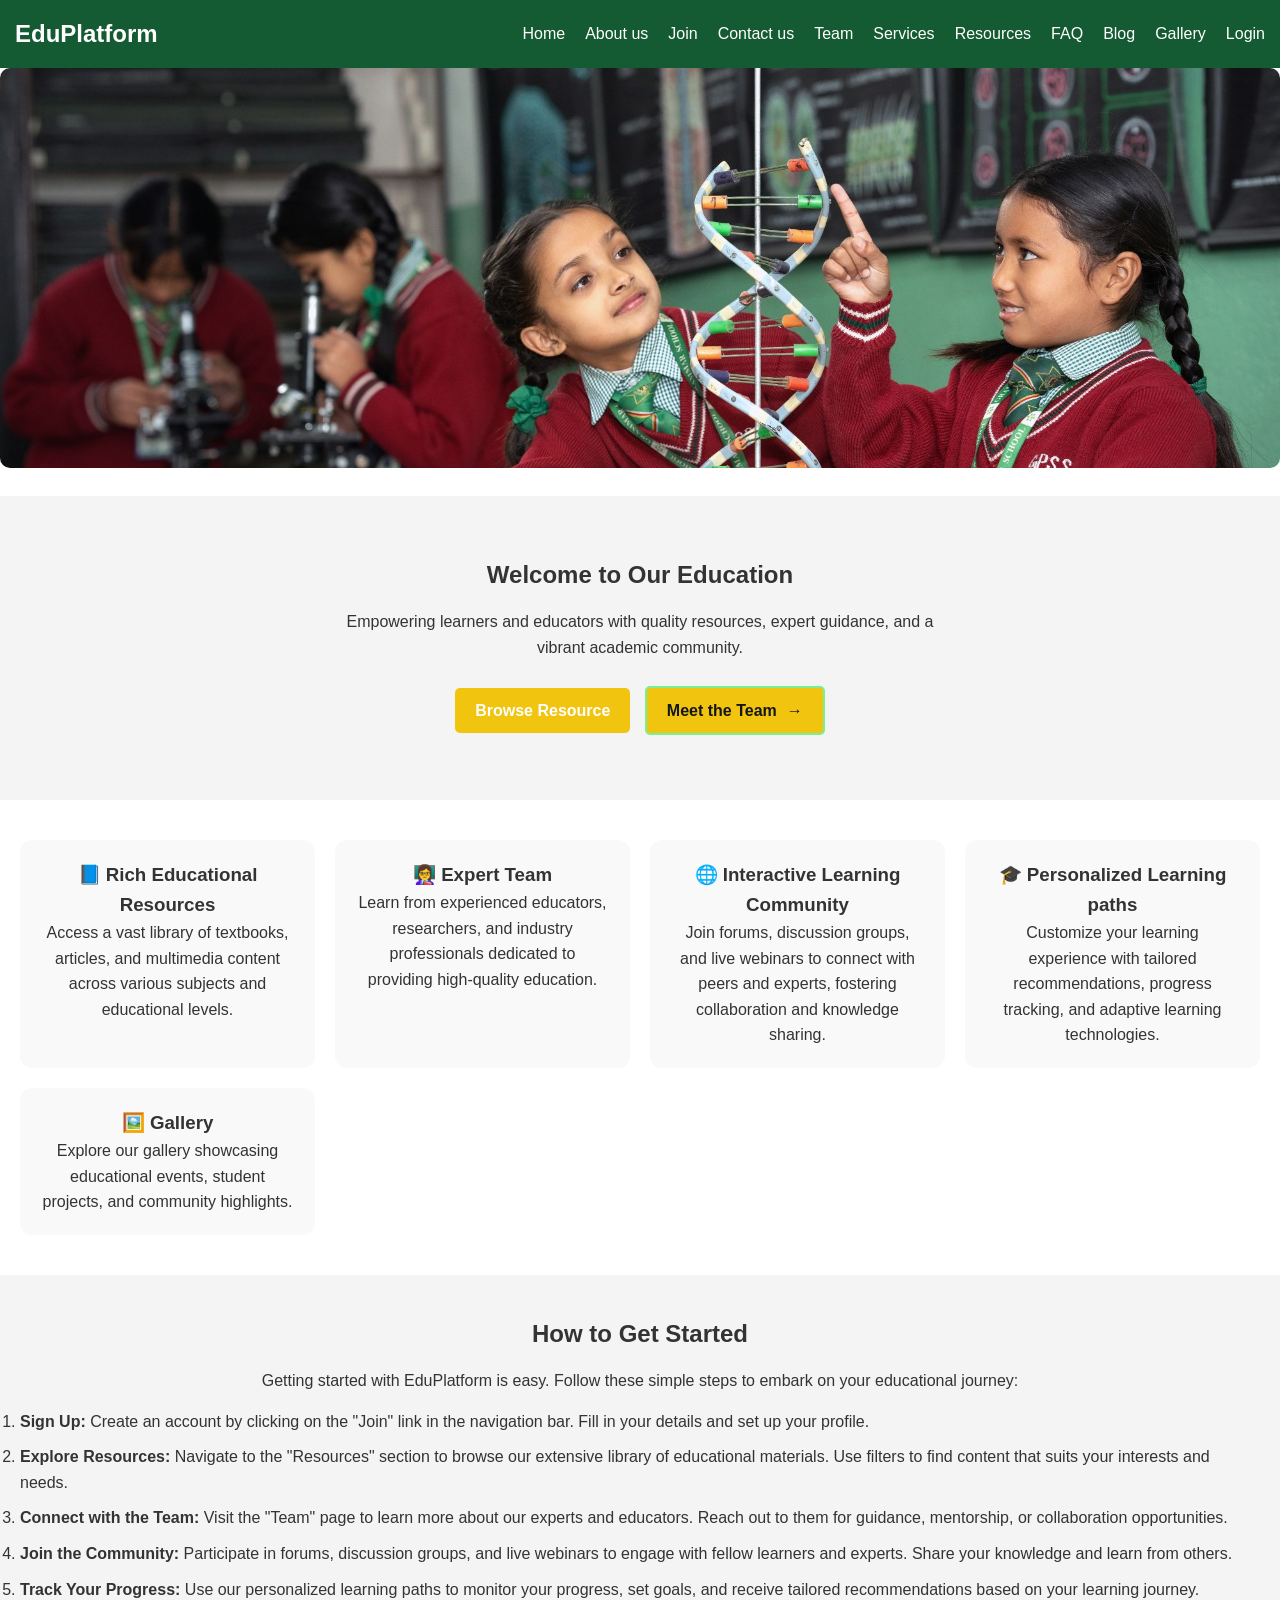
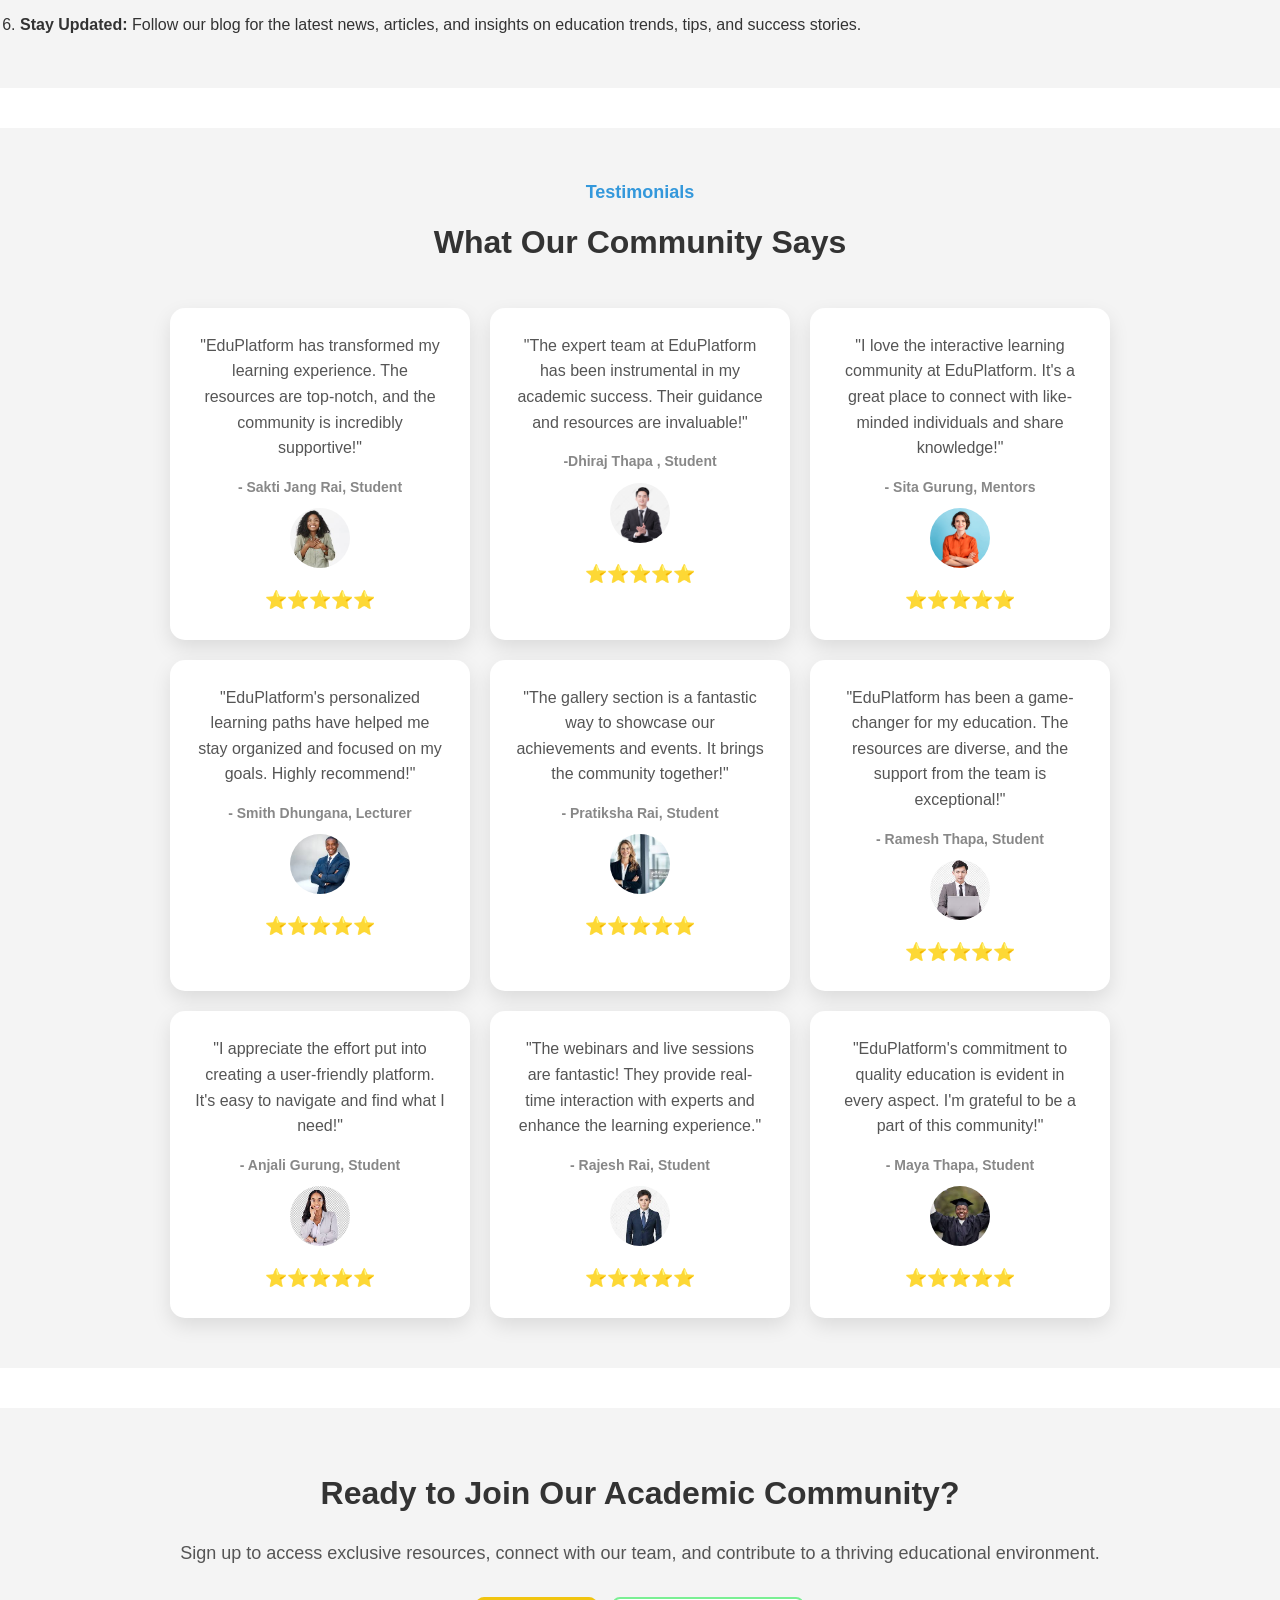
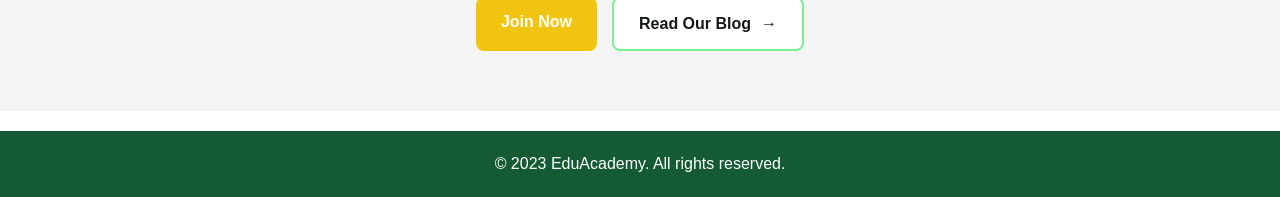
==== index.html @ 5cf6cbcc "index.html , css and javascript fils added" ====
<!DOCTYPE html>
<html lang="en">
<head>
    <meta charset="UTF-8">
    <meta name="viewport" content="width=device-width, initial-scale=1.0">
    <title>Education Website</title>
    <link rel="stylesheet" href="style.css">
</head>
<body>
    <header>
        <nav class="navbar">
            <div class="logo">EduPlatform</div>
            <ul class="nav-links">
                <li><a href="index.html">Home</a></li>
                <li><a href="about.html">About us</a></li>
                <li><a href="Join.html">Join</a></li>
                <li> <a href="Contact.html">Contact us</a></li>
                <li><a href="Team.html">Team</a></li>
                <li><a href="Services.html">Services</a></li>
                <li><a href="Resources.html">Resources</a></li>
                <li><a href="Faq.html">FAQ</a></li>
                <li><a href="Blog.html">Blog</a></li>
                <li><a href="Gallery.html">Gallery</a></li>
                <li><a href="Login.html">Login</a></li>
            </ul>
        </nav>
    </header>
     <div class="intro-image">
            <img src="Images/background.jpg" alt="Education Image">
        </div>
    <section class="content">

       <h1>Welcome to Our Education</h1>
        <p>Empowering learners and educators with quality resources, expert guidance, and a vibrant academic community.</p>
        <div class="cta-buttons">
              <a href="Resources.html" class="btn">Browse Resource</a>
              <a href="Team.html" class="btn secondary">Meet the Team</a>
        </div>    
    </section>
    <!---Features---->
    <section class="features">
        <div class="feature">
            <h3>📘 Rich Educational Resources</h3>
            <p>Access a vast library of textbooks, articles, and multimedia content across various subjects and educational levels.</p>
        </div>
        <div class="feature">
            <h3>👩‍🏫 Expert Team </h3>
            <p>Learn from experienced educators, researchers, and industry professionals dedicated to providing high-quality education.</p>
        </div>
        <div class="feature">
            <h3>🌐 Interactive Learning Community</h3>
            <p>Join forums, discussion groups, and live webinars to connect with peers and experts, fostering collaboration and knowledge sharing.</p>
        </div>
        <div class="feature">
            <h3>🎓 Personalized Learning paths</h3>
            <p>Customize your learning experience with tailored recommendations, progress tracking, and adaptive learning technologies.</p>
        </div>
        <div class="feature">
            <h3>🖼️ Gallery</h3>
            <p>Explore our gallery showcasing educational events, student projects, and community highlights.</p>
        </div>
    </section>
    <!----How to get started--->
    <section class="get-started">
        <h2>How to Get Started</h2>
        <p>Getting started with EduPlatform is easy. Follow these simple steps to embark on your educational journey:</p>
        <ol>
            <li><strong>Sign Up:</strong> Create an account by clicking on the "Join" link in the navigation bar. Fill in your details and set up your profile.</li>
            <li><strong>Explore Resources:</strong> Navigate to the "Resources" section to browse our extensive library of educational materials. Use filters to find content that suits your interests and needs.</li>
            <li><strong>Connect with the Team:</strong> Visit the "Team" page to learn more about our experts and educators. Reach out to them for guidance, mentorship, or collaboration opportunities.</li>
            <li><strong>Join the Community:</strong> Participate in forums, discussion groups, and live webinars to engage with fellow learners and experts. Share your knowledge and learn from others.</li>
            <li><strong>Track Your Progress:</strong> Use our personalized learning paths to monitor your progress, set goals, and receive tailored recommendations based on your learning journey.</li>
            <li><strong>Stay Updated:</strong> Follow our blog for the latest news, articles, and insights on education trends, tips, and success stories.</li>
        </ol>
    </section>
    <!---Testimonials Sections-->
    <section class="testimonials">
        <span class="testimonial">Testimonials</span>
        <h2>What Our Community Says</h2>
        <div class="testimonial-item">
            <div class="testimonial-content">
                <p>"EduPlatform has transformed my learning experience. The resources are top-notch, and the community is incredibly supportive!"</p>
                <h4>- Sakti Jang Rai, Student</h4>
                <div class="testimonial-image">
                    <img src="Images/Sakti.jpeg" alt="Sakti Jang Rai">
                </div>
                <div class="testimonial-rating">
                    <span>⭐⭐⭐⭐⭐</span>
                </div>
            </div>
            <div class="testimonial-content">
                <p>"The expert team at EduPlatform has been instrumental in my academic success. Their guidance and resources are invaluable!"</p>
                <h4>-Dhiraj Thapa , Student </h4>
                <div class="testimonial-image">
                    <img src="Images/Dhiraj.png" alt="Dhiraj Thapa">
                </div>
                <div class="testimonial-rating">
                    <span>⭐⭐⭐⭐⭐</span>
                </div>
            </div>
            <div class="testimonial-content">
                <p>"I love the interactive learning community at EduPlatform. It's a great place to connect with like-minded individuals and share knowledge!"</p>
                <h4>- Sita Gurung, Mentors</h4>
                <div class="testimonial-image">
                    <img src="Images/Sita.jpg" alt="Sita Gurung">
                </div>
                <div class="testimonial-rating">
                    <span>⭐⭐⭐⭐⭐</span>
                </div>
            </div>
            <div class="testimonial-content">
                <p>"EduPlatform's personalized learning paths have helped me stay organized and focused on my goals. Highly recommend!"</p>
                <h4>- Smith Dhungana, Lecturer</h4>
                <div class="testimonial-image">
                    <img src="Images/Smith.jpeg" alt="Smith Dhungana">
                </div>
                <div class="testimonial-rating">
                    <span>⭐⭐⭐⭐⭐</span>
                </div>
            </div>
            <div class="testimonial-content">
                <p>"The gallery section is a fantastic way to showcase our achievements and events. It brings the community together!"</p>
                <h4>- Pratiksha Rai, Student</h4>
                <div class="testimonial-image">
                    <img src="Images/Praktiksha.jpeg" alt="Pratiksha Rai">
                </div>
                <div class="testimonial-rating">
                    <span>⭐⭐⭐⭐⭐</span>
                </div>
            </div>
            <div class="testimonial-content">
                <p>"EduPlatform has been a game-changer for my education. The resources are diverse, and the support from the team is exceptional!"</p>
                <h4>- Ramesh Thapa, Student</h4>
                <div class="testimonial-image">
                    <img src="Images/Ramesh.jpeg" alt="Ramesh Thapa">
                </div>
                <div class="testimonial-rating">
                    <span>⭐⭐⭐⭐⭐</span>
                </div>
            </div>
            <div class="testimonial-content">
                <p>"I appreciate the effort put into creating a user-friendly platform. It's easy to navigate and find what I need!"</p>
                <h4>- Anjali Gurung, Student</h4>
                <div class="testimonial-image">
                    <img src="Images/Anjali.jpeg" alt="Anjali Gurung">
                </div>
                <div class="testimonial-rating">
                    <span>⭐⭐⭐⭐⭐</span>
                </div>
            </div>
            <div class="testimonial-content">
                <p>"The webinars and live sessions are fantastic! They provide real-time interaction with experts and enhance the learning experience."</p>
                <h4>- Rajesh Rai, Student</h4>
                <div class="testimonial-image">
                    <img src="Images/Rajesh.jpeg" alt="Rajesh Rai">
                </div>
                <div class="testimonial-rating">
                    <span>⭐⭐⭐⭐⭐</span>
                </div>
            </div>
            <div class="testimonial-content">
                <p>"EduPlatform's commitment to quality education is evident in every aspect. I'm grateful to be a part of this community!"</p>
                <h4>- Maya Thapa, Student</h4>
                <div class="testimonial-image">
                    <img src="Images/Maya.jpeg" alt="Maya Thapa">
                </div>
                <div class="testimonial-rating">
                    <span>⭐⭐⭐⭐⭐</span>
                </div>
        </div>
    </section>
    <section class="ready">
        <h2>Ready to Join Our Academic Community?</h2>
        <p>Sign up to access exclusive resources, connect with our team, and contribute to a thriving educational environment.</p>
        <div class="ready-btn">
            <a href="Join.html" class="btn">Join Now</a>
            <a href="Blog.html" class="btn secondary">Read Our Blog</a>
        </div>
    </section>
    <footer class="footer">
        <p>&copy; 2023 EduAcademy. All rights reserved.</p> 
    </footer>
    <script src="script.js"></script>
</body>
</html>
---- style.css ----
*{
    margin:0;
    padding:0;
    box-sizing: border-box;
    font-family: Arial, sans-serif;
}
body{
    line-height: 1.6;
    color:#333;
}

/* Header Styles */
.navbar{
    background: #145A32;
    display:flex;
    justify-content: space-between;
    align-items: center;
    padding:15px;
}
.logo{
    font-size: 1.5em;
    font-weight: bold;
    color: #fff;
}
.nav-links {
  list-style: none;
  display: flex;
}

.nav-links li {
  margin-left: 20px;
}

.nav-links a {
  color: #fff;
  text-decoration: none;
  transition: 0.3s;
}

.nav-links a:hover {
  background: #F1C40F;
}
.intro-image img{
    margin-top: 40px 0 20px 0;
    width: 100%;
    max-width:100%;
    height: 400px;
    border-radius: 10px;
    margin-bottom: 20px;
    object-fit: cover;
}
.content{
    text-align: center;
    padding:60px 20px;
    background: #f4f4f4;
}
.content h1{
    margin-bottom: 15px;
}
.content p{
    max-width: 600px;
    margin: 0 auto 20px;
}
.cta-buttons .btn{
    display: inline-block;
    padding: 10px 20px;
    margin: 5px;
    text-decoration: none;
    background: #F1C40F;
    color: #fff;
    border-radius: 5px;
    transition: 0.3s;
}
.cta-buttons .btn.secondary {
  background:  #F1C40F;
}

.cta-buttons .btn:hover {
  opacity: 0.8;
}
/* Features Section */
.features{
    display:grid;
    grid-template-columns: repeat(auto-fit, minmax(250px, 1fr));
    gap:20px;
    padding:40px 20px;
    background: #fff;
}
.feature{
    cursor: pointer;
    background: #f9f9f9;
    padding:20px;
    border-radius: 12px ;
    text-align: center;
    transition: transform 0.4s ease, box-shadow 0.4 ease; 
}
.feature:hover{
    transform: scale(1.08);
    box-shadow: 0 5px 15 px rgb(0 0 0 / 0.3);
}
.get-started{
    padding: 40px 20px;
    background:#f4f4f4;
    text-align: center;
    transition: transform 0.4s ease, box-shadow 0.4s ease;
}
.get-started h2{
    margin-bottom: 15px;
}
.get-started ol{
    text-align: left;
    display: inline-block;
    margin-top: 15px;
    text-decoration: none;
}
.get-started ol li{
    margin-bottom: 10px;
}
.get-started:hover{
    transform: scale(1.05);
    box-shadow: 0 5px 15px rgb(0 0 0 / 0.3);
}
/* Testimonials Section */
.testimonials {
    margin-top: 40px;
    padding: 50px 20px;
    background-color: #f4f4f4;
    text-align: center;
    font-family: Arial, sans-serif;
}

.testimonials .testimonial {
    display: block;
    font-size: 18px;
    color: #3498db;
    font-weight: bold;
    margin-bottom: 10px;
}

.testimonials h2 {
    font-size: 32px;
    margin-bottom: 40px;
    color: #333;
}

/* Container for testimonial cards */
.testimonial-item {
    display: flex;
    flex-wrap: wrap;
    justify-content: center;
    gap: 20px;
}

/* Individual testimonial card */
.testimonial-content {
    background-color: #fff;
    border-radius: 15px;
    box-shadow: 0 8px 20px rgba(0,0,0,0.1);
    padding: 25px;
    max-width: 300px;
    transition: transform 0.3s ease, box-shadow 0.3s ease;
}

/* Hover effect */
.testimonial-content:hover {
    transform: scale(1.05);
    box-shadow: 0 12px 25px rgba(0,0,0,0.15);
}

.testimonial-content p {
    font-size: 16px;
    color: #555;
    margin-bottom: 15px;
}

.testimonial-content h4 {
    font-size: 14px;
    color: #888;
    margin-bottom: 10px;
}

/* Testimonial image */
.testimonial-image img {
    width: 60px;
    height: 60px;
    border-radius: 50%;
    object-fit: cover;
    margin-bottom: 10px;
}

/* Rating stars */
.testimonial-rating span {
    color: #f1c40f;
    font-size: 18px;
}
/* Testimonials navigation buttons */
.testimonial-nav {
    display: flex;
    justify-content: center;
    margin-top: 20px;
}
.testimonial-nav button {
    background-color: #3498db;
    color: white;
    border: none;
    padding: 10px 20px;
    border-radius: 5px;
    cursor: pointer;
    margin: 0 10px;
    transition: background-color 0.3s ease;
}
.testimonial-nav button:hover {
    background-color: #2980b9;
    opacity:0.8;
}
/* Ready to join part */
.ready {
    text-align: center;
    padding: 60px 20px;
    background-color: #f4f4f4;
    font-family: Arial, sans-serif;
    margin-top: 40px;
}

.ready h2 {
    font-size: 32px;
    color: #333;
    margin-bottom: 20px;
}

.ready p {
    font-size: 18px;
    color: #555;
    margin-bottom: 30px;
}

/* Buttons container */
.ready-btn {
    display: flex;
    justify-content: center;
    gap: 15px;
    flex-wrap: wrap;
}

/* Button styles */
.btn {
    display: inline-block;
    padding: 12px 25px;
    background-color: #F1C40F;
    color: #fff;
    text-decoration: none;
    border-radius: 8px;
    font-weight: bold;
    transition: background-color 0.3s ease, transform 0.3s ease;
}

.btn:hover {
    background-color: #25ca9c;
    transform: translateY(-2px);
}

/* Secondary button with arrow */
.btn.secondary {
    background-color: #fff;
    color: #13171a;
    border: 2px solid #7aef93;
    position: relative;
    transition: background-color 0.3s ease, color 0.3s ease;
}

.btn.secondary:hover {
    background-color:#25ca9c;
    color: #fff;
}

/* Adding arrow after text */
.btn.secondary::after {
    content: "→"; /* Right arrow symbol */
    display: inline-block;
    margin-left: 10px;
    transition: transform 0.3s ease;
}

.btn.secondary:hover::after {
    transform: translateX(5px); /* Slight movement on hover */
}
/* Footer */
.footer{
    text-align: center;
    padding:20px;
    background:  #145A32;
    color:white;
    margin-top: 20px;
}
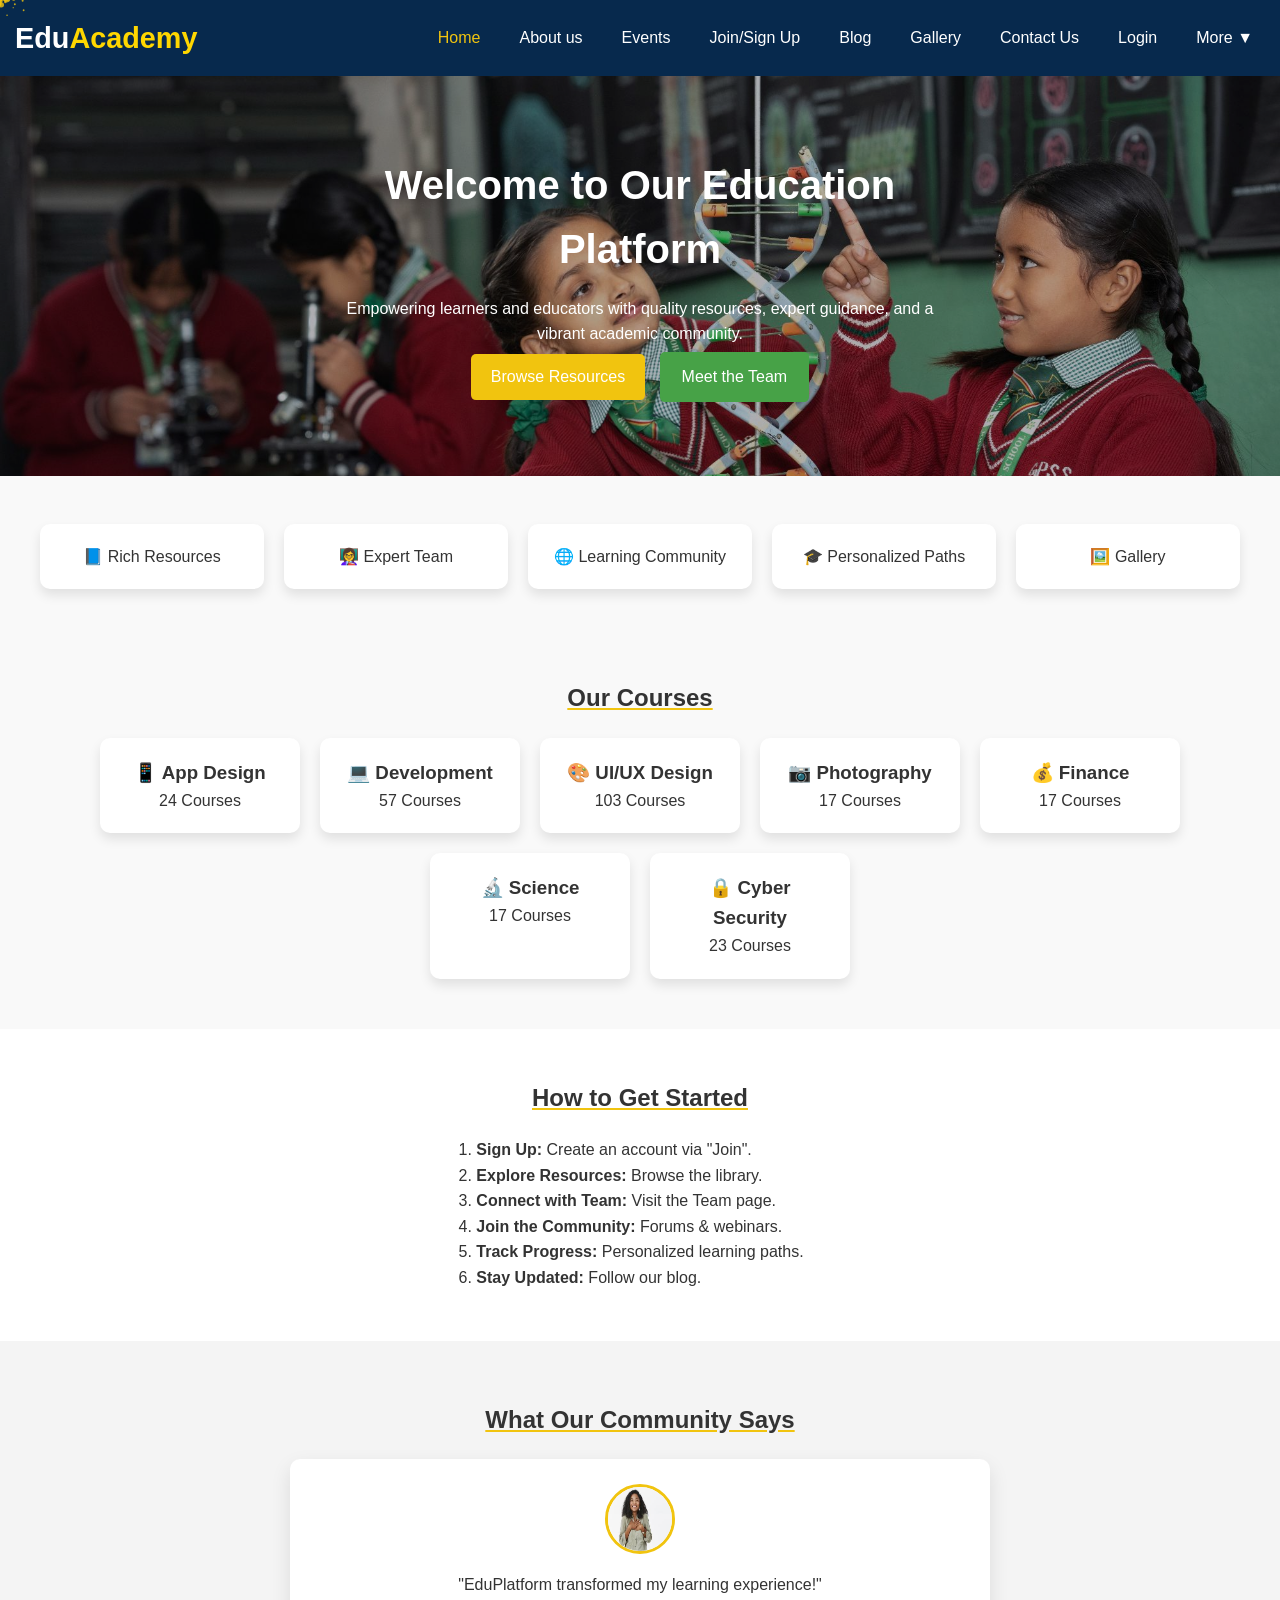
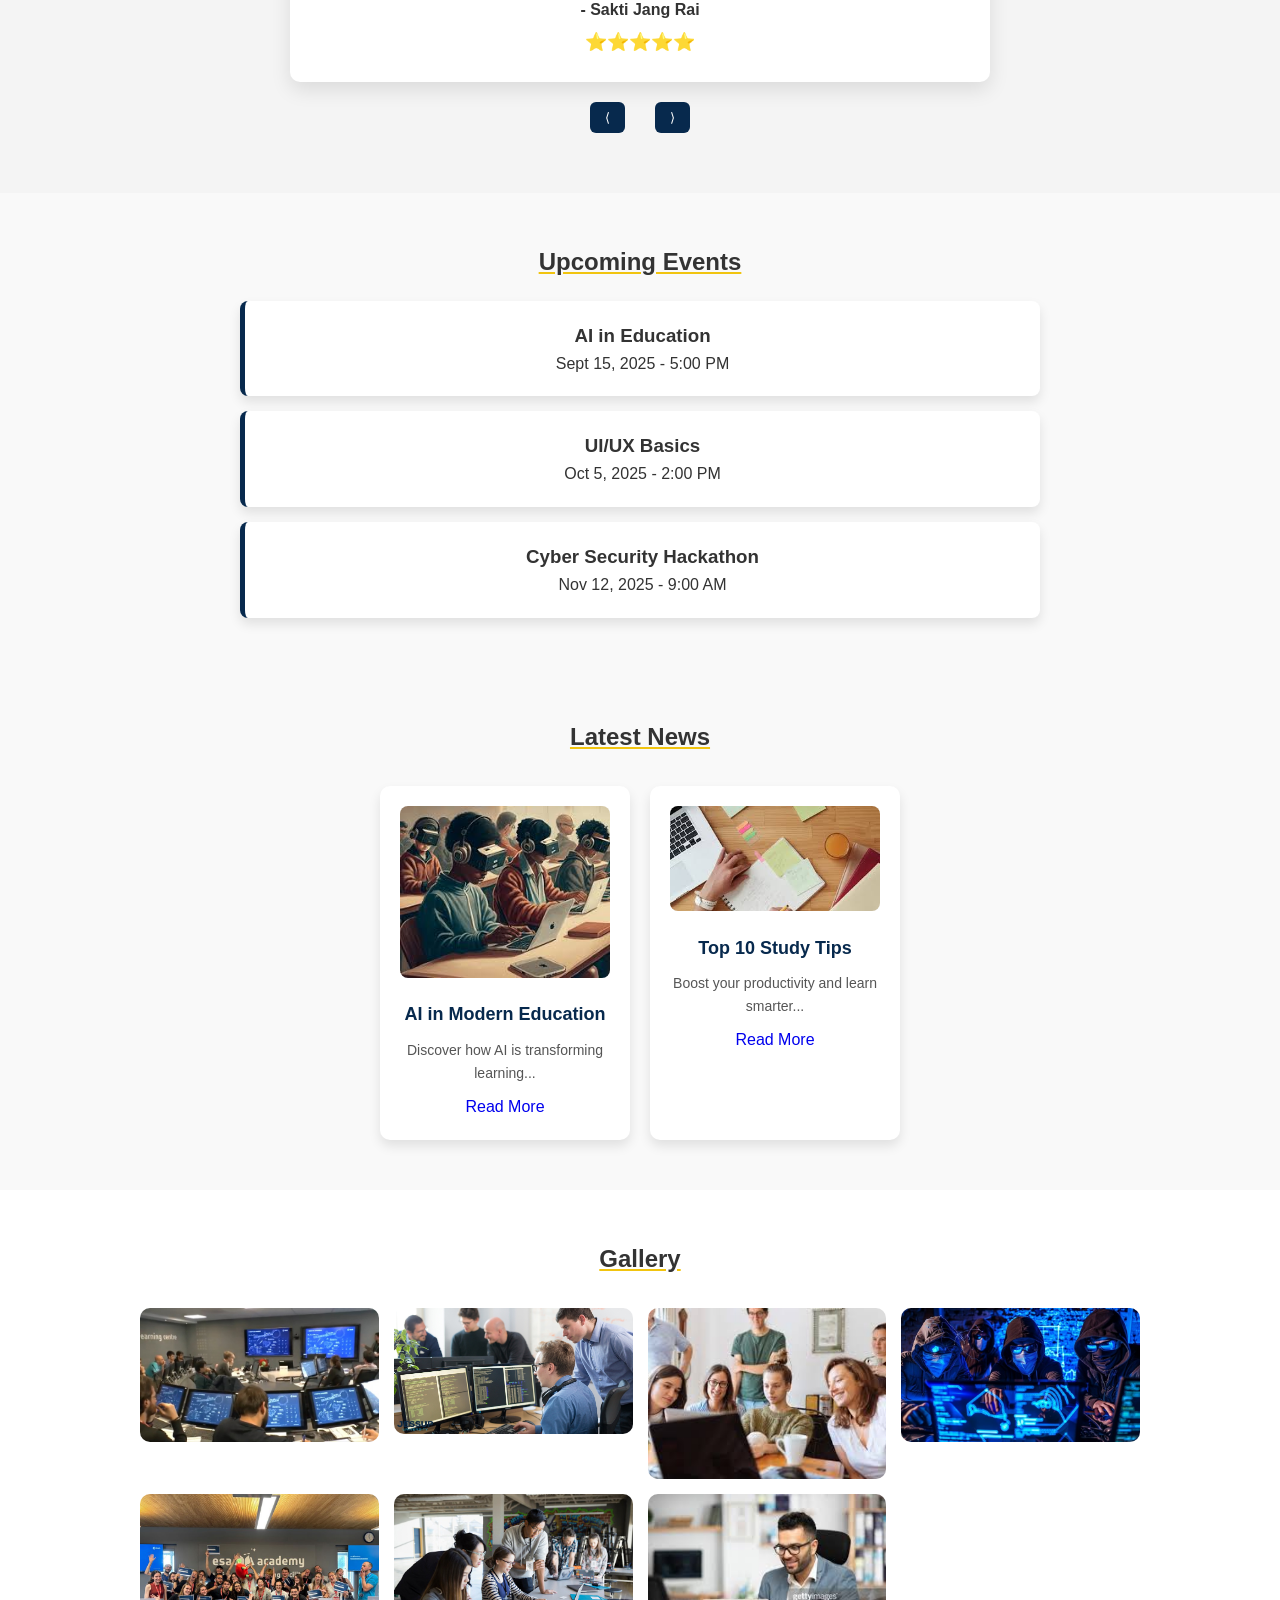
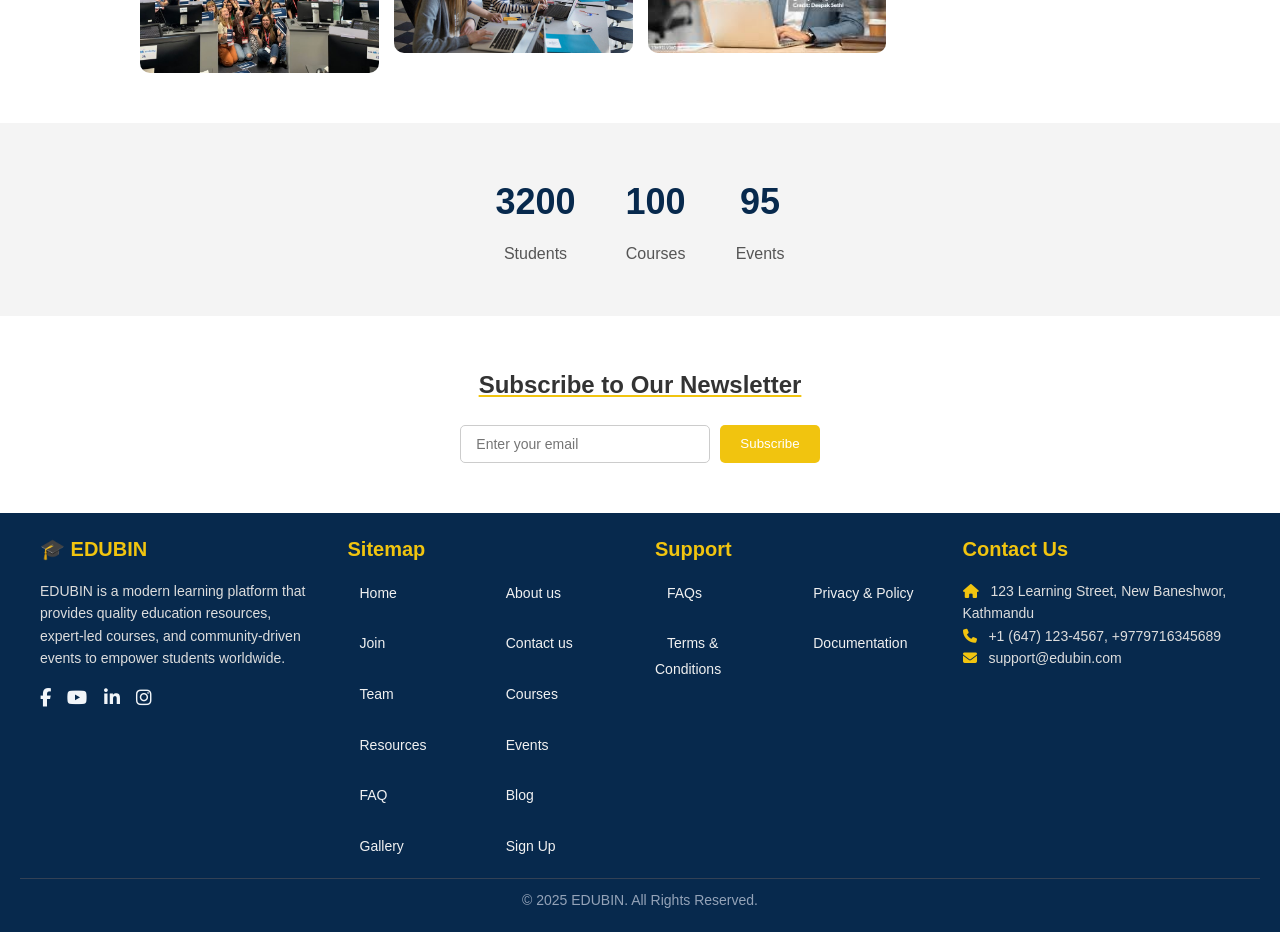
==== commit 75c6f556: "added resources.html file and updated in css and javascript file" ====
--- a/index.html
+++ b/index.html
@@ -1,185 +1,332 @@
 <!DOCTYPE html>
 <html lang="en">
-<head>
-    <meta charset="UTF-8">
-    <meta name="viewport" content="width=device-width, initial-scale=1.0">
+  <head>
+    <meta charset="UTF-8" />
+    <meta name="viewport" content="width=device-width, initial-scale=1.0" />
     <title>Education Website</title>
-    <link rel="stylesheet" href="style.css">
-</head>
-<body>
+    <link rel="stylesheet" href="style.css" />
+    <link
+      rel="stylesheet"
+      href="https://cdnjs.cloudflare.com/ajax/libs/font-awesome/6.5.0/css/all.min.css"
+    />
+  </head>
+  <body>
+    <canvas id="trail"></canvas>
+
+    <!-- ===== Header ===== -->
     <header>
-        <nav class="navbar">
-            <div class="logo">EduPlatform</div>
-            <ul class="nav-links">
-                <li><a href="index.html">Home</a></li>
-                <li><a href="about.html">About us</a></li>
-                <li><a href="Join.html">Join</a></li>
-                <li> <a href="Contact.html">Contact us</a></li>
-                <li><a href="Team.html">Team</a></li>
-                <li><a href="Services.html">Services</a></li>
-                <li><a href="Resources.html">Resources</a></li>
-                <li><a href="Faq.html">FAQ</a></li>
-                <li><a href="Blog.html">Blog</a></li>
-                <li><a href="Gallery.html">Gallery</a></li>
-                <li><a href="Login.html">Login</a></li>
+      <nav class="navbar">
+        <div class="logo">
+          <span class="edu">Edu</span><span class="academy">Academy</span>
+        </div>
+
+        <!-- Hamburger Button -->
+        <div class="hamburger">&#9776;</div>
+
+        <ul class="nav-links">
+          <!-- First 5 visible links -->
+          <li><a href="index.html" class="active">Home</a></li>
+          <li><a href="about.html">About us</a></li>
+          <li><a href="Events.html">Events</a></li>
+          <li><a href="Join.html">Join/Sign Up</a></li>
+          <li><a href="Blog.html">Blog</a></li>
+          <li><a href="Gallery.html">Gallery</a></li>
+          <li><a href="Contact.html">Contact Us</a></li>
+          <li><a href="Login.html">Login</a></li>
+
+          <!-- Rest inside dropdown -->
+          <li class="dropdown">
+            <a href="#">More ▼</a>
+            <ul class="dropdown-menu">
+              <li><a href="Courses.html">Courses</a></li>
+              <li><a href="Team.html">Team</a></li>
+              <li><a href="Resources.html">Resources</a></li>
+              <li><a href="Faq.html">FAQ</a></li>
             </ul>
-        </nav>
+          </li>
+        </ul>
+      </nav>
     </header>
-     <div class="intro-image">
-            <img src="Images/background.jpg" alt="Education Image">
-        </div>
-    <section class="content">
-
-       <h1>Welcome to Our Education</h1>
-        <p>Empowering learners and educators with quality resources, expert guidance, and a vibrant academic community.</p>
+
+    <!-- ===== Hero Section ===== -->
+    <section class="hero">
+      <img src="Images/background.jpg" alt="Education Image" />
+      <div class="hero-text">
+        <h1>Welcome to Our Education Platform</h1>
+        <p>
+          Empowering learners and educators with quality resources, expert
+          guidance, and a vibrant academic community.
+        </p>
         <div class="cta-buttons">
-              <a href="Resources.html" class="btn">Browse Resource</a>
-              <a href="Team.html" class="btn secondary">Meet the Team</a>
-        </div>    
-    </section>
-    <!---Features---->
+          <a href="Resources.html" class="btn">Browse Resources</a>
+          <a href="Team.html" class="btn secondary">Meet the Team</a>
+        </div>
+      </div>
+    </section>
+
+    <!-- ===== Features ===== -->
     <section class="features">
-        <div class="feature">
-            <h3>📘 Rich Educational Resources</h3>
-            <p>Access a vast library of textbooks, articles, and multimedia content across various subjects and educational levels.</p>
-        </div>
-        <div class="feature">
-            <h3>👩‍🏫 Expert Team </h3>
-            <p>Learn from experienced educators, researchers, and industry professionals dedicated to providing high-quality education.</p>
-        </div>
-        <div class="feature">
-            <h3>🌐 Interactive Learning Community</h3>
-            <p>Join forums, discussion groups, and live webinars to connect with peers and experts, fostering collaboration and knowledge sharing.</p>
-        </div>
-        <div class="feature">
-            <h3>🎓 Personalized Learning paths</h3>
-            <p>Customize your learning experience with tailored recommendations, progress tracking, and adaptive learning technologies.</p>
-        </div>
-        <div class="feature">
-            <h3>🖼️ Gallery</h3>
-            <p>Explore our gallery showcasing educational events, student projects, and community highlights.</p>
-        </div>
-    </section>
-    <!----How to get started--->
+      <div class="feature">📘 Rich Resources</div>
+      <div class="feature">👩‍🏫 Expert Team</div>
+      <div class="feature">🌐 Learning Community</div>
+      <div class="feature">🎓 Personalized Paths</div>
+      <div class="feature">🖼️ Gallery</div>
+    </section>
+
+    <!-- ===== Courses ===== -->
+    <section class="courses">
+      <h2>Our Courses</h2>
+      <div class="course-grid">
+        <div class="course-card">
+          <h3>📱 App Design</h3>
+          <p>24 Courses</p>
+        </div>
+        <div class="course-card">
+          <h3>💻 Development</h3>
+          <p>57 Courses</p>
+        </div>
+        <div class="course-card">
+          <h3>🎨 UI/UX Design</h3>
+          <p>103 Courses</p>
+        </div>
+        <div class="course-card">
+          <h3>📷 Photography</h3>
+          <p>17 Courses</p>
+        </div>
+        <div class="course-card">
+          <h3>💰 Finance</h3>
+          <p>17 Courses</p>
+        </div>
+        <div class="course-card">
+          <h3>🔬 Science</h3>
+          <p>17 Courses</p>
+        </div>
+        <div class="course-card">
+          <h3>🔒 Cyber Security</h3>
+          <p>23 Courses</p>
+        </div>
+      </div>
+    </section>
+
+    <!-- ===== How To Get Started ===== -->
     <section class="get-started">
-        <h2>How to Get Started</h2>
-        <p>Getting started with EduPlatform is easy. Follow these simple steps to embark on your educational journey:</p>
-        <ol>
-            <li><strong>Sign Up:</strong> Create an account by clicking on the "Join" link in the navigation bar. Fill in your details and set up your profile.</li>
-            <li><strong>Explore Resources:</strong> Navigate to the "Resources" section to browse our extensive library of educational materials. Use filters to find content that suits your interests and needs.</li>
-            <li><strong>Connect with the Team:</strong> Visit the "Team" page to learn more about our experts and educators. Reach out to them for guidance, mentorship, or collaboration opportunities.</li>
-            <li><strong>Join the Community:</strong> Participate in forums, discussion groups, and live webinars to engage with fellow learners and experts. Share your knowledge and learn from others.</li>
-            <li><strong>Track Your Progress:</strong> Use our personalized learning paths to monitor your progress, set goals, and receive tailored recommendations based on your learning journey.</li>
-            <li><strong>Stay Updated:</strong> Follow our blog for the latest news, articles, and insights on education trends, tips, and success stories.</li>
-        </ol>
-    </section>
-    <!---Testimonials Sections-->
+      <h2>How to Get Started</h2>
+      <ol>
+        <li><strong>Sign Up:</strong> Create an account via "Join".</li>
+        <li><strong>Explore Resources:</strong> Browse the library.</li>
+        <li><strong>Connect with Team:</strong> Visit the Team page.</li>
+        <li><strong>Join the Community:</strong> Forums & webinars.</li>
+        <li><strong>Track Progress:</strong> Personalized learning paths.</li>
+        <li><strong>Stay Updated:</strong> Follow our blog.</li>
+      </ol>
+    </section>
+
+    <!-- ===== Testimonials Carousel ===== -->
     <section class="testimonials">
-        <span class="testimonial">Testimonials</span>
-        <h2>What Our Community Says</h2>
-        <div class="testimonial-item">
-            <div class="testimonial-content">
-                <p>"EduPlatform has transformed my learning experience. The resources are top-notch, and the community is incredibly supportive!"</p>
-                <h4>- Sakti Jang Rai, Student</h4>
-                <div class="testimonial-image">
-                    <img src="Images/Sakti.jpeg" alt="Sakti Jang Rai">
-                </div>
-                <div class="testimonial-rating">
-                    <span>⭐⭐⭐⭐⭐</span>
-                </div>
-            </div>
-            <div class="testimonial-content">
-                <p>"The expert team at EduPlatform has been instrumental in my academic success. Their guidance and resources are invaluable!"</p>
-                <h4>-Dhiraj Thapa , Student </h4>
-                <div class="testimonial-image">
-                    <img src="Images/Dhiraj.png" alt="Dhiraj Thapa">
-                </div>
-                <div class="testimonial-rating">
-                    <span>⭐⭐⭐⭐⭐</span>
-                </div>
-            </div>
-            <div class="testimonial-content">
-                <p>"I love the interactive learning community at EduPlatform. It's a great place to connect with like-minded individuals and share knowledge!"</p>
-                <h4>- Sita Gurung, Mentors</h4>
-                <div class="testimonial-image">
-                    <img src="Images/Sita.jpg" alt="Sita Gurung">
-                </div>
-                <div class="testimonial-rating">
-                    <span>⭐⭐⭐⭐⭐</span>
-                </div>
-            </div>
-            <div class="testimonial-content">
-                <p>"EduPlatform's personalized learning paths have helped me stay organized and focused on my goals. Highly recommend!"</p>
-                <h4>- Smith Dhungana, Lecturer</h4>
-                <div class="testimonial-image">
-                    <img src="Images/Smith.jpeg" alt="Smith Dhungana">
-                </div>
-                <div class="testimonial-rating">
-                    <span>⭐⭐⭐⭐⭐</span>
-                </div>
-            </div>
-            <div class="testimonial-content">
-                <p>"The gallery section is a fantastic way to showcase our achievements and events. It brings the community together!"</p>
-                <h4>- Pratiksha Rai, Student</h4>
-                <div class="testimonial-image">
-                    <img src="Images/Praktiksha.jpeg" alt="Pratiksha Rai">
-                </div>
-                <div class="testimonial-rating">
-                    <span>⭐⭐⭐⭐⭐</span>
-                </div>
-            </div>
-            <div class="testimonial-content">
-                <p>"EduPlatform has been a game-changer for my education. The resources are diverse, and the support from the team is exceptional!"</p>
-                <h4>- Ramesh Thapa, Student</h4>
-                <div class="testimonial-image">
-                    <img src="Images/Ramesh.jpeg" alt="Ramesh Thapa">
-                </div>
-                <div class="testimonial-rating">
-                    <span>⭐⭐⭐⭐⭐</span>
-                </div>
-            </div>
-            <div class="testimonial-content">
-                <p>"I appreciate the effort put into creating a user-friendly platform. It's easy to navigate and find what I need!"</p>
-                <h4>- Anjali Gurung, Student</h4>
-                <div class="testimonial-image">
-                    <img src="Images/Anjali.jpeg" alt="Anjali Gurung">
-                </div>
-                <div class="testimonial-rating">
-                    <span>⭐⭐⭐⭐⭐</span>
-                </div>
-            </div>
-            <div class="testimonial-content">
-                <p>"The webinars and live sessions are fantastic! They provide real-time interaction with experts and enhance the learning experience."</p>
-                <h4>- Rajesh Rai, Student</h4>
-                <div class="testimonial-image">
-                    <img src="Images/Rajesh.jpeg" alt="Rajesh Rai">
-                </div>
-                <div class="testimonial-rating">
-                    <span>⭐⭐⭐⭐⭐</span>
-                </div>
-            </div>
-            <div class="testimonial-content">
-                <p>"EduPlatform's commitment to quality education is evident in every aspect. I'm grateful to be a part of this community!"</p>
-                <h4>- Maya Thapa, Student</h4>
-                <div class="testimonial-image">
-                    <img src="Images/Maya.jpeg" alt="Maya Thapa">
-                </div>
-                <div class="testimonial-rating">
-                    <span>⭐⭐⭐⭐⭐</span>
-                </div>
-        </div>
-    </section>
-    <section class="ready">
-        <h2>Ready to Join Our Academic Community?</h2>
-        <p>Sign up to access exclusive resources, connect with our team, and contribute to a thriving educational environment.</p>
-        <div class="ready-btn">
-            <a href="Join.html" class="btn">Join Now</a>
-            <a href="Blog.html" class="btn secondary">Read Our Blog</a>
-        </div>
-    </section>
-    <footer class="footer">
-        <p>&copy; 2023 EduAcademy. All rights reserved.</p> 
+      <h2>What Our Community Says</h2>
+      <div class="testimonial-carousel">
+        <div class="testimonial-slide active">
+          <div class="testimonial-image">
+            <img src="Images/Sakti.jpeg" alt="Sakti" />
+          </div>
+          <p>"EduPlatform transformed my learning experience!"</p>
+          <h4>- Sakti Jang Rai</h4>
+          <div class="testimonial-rating">⭐⭐⭐⭐⭐</div>
+        </div>
+
+        <div class="testimonial-slide">
+          <div class="testimonial-image">
+            <img src="Images/Dhiraj.png" alt="Dhiraj" />
+          </div>
+          <p>"The expert team has been instrumental in my success."</p>
+          <h4>- Dhiraj Thapa</h4>
+          <div class="testimonial-rating">⭐⭐⭐⭐⭐</div>
+        </div>
+
+        <div class="testimonial-slide">
+          <div class="testimonial-image">
+            <img src="Images/Sita.jpg" alt="Sita" />
+          </div>
+          <p>"I love the interactive learning community!"</p>
+          <h4>- Sita Gurung</h4>
+          <div class="testimonial-rating">⭐⭐⭐⭐⭐</div>
+        </div>
+
+        <div class="testimonial-slide">
+          <div class="testimonial-image">
+            <img src="Images/Smith.jpeg" alt="Smith" />
+          </div>
+          <p>"Personalized learning paths keep me focused."</p>
+          <h4>- Smith Dhungana</h4>
+          <div class="testimonial-rating">⭐⭐⭐⭐⭐</div>
+        </div>
+      </div>
+
+      <div class="testimonial-nav">
+        <button class="prev">⟨</button>
+        <div class="dots">
+          <span class="dot active-dot"></span>
+          <span class="dot"></span>
+          <span class="dot"></span>
+          <span class="dot"></span>
+        </div>
+        <button class="next">⟩</button>
+      </div>
+    </section>
+
+    <!-- ===== Events ===== -->
+    <section class="events">
+      <h2>Upcoming Events</h2>
+      <div class="event-list">
+        <div class="event">
+          <h3>AI in Education</h3>
+          <p>Sept 15, 2025 - 5:00 PM</p>
+        </div>
+        <div class="event">
+          <h3>UI/UX Basics</h3>
+          <p>Oct 5, 2025 - 2:00 PM</p>
+        </div>
+        <div class="event">
+          <h3>Cyber Security Hackathon</h3>
+          <p>Nov 12, 2025 - 9:00 AM</p>
+        </div>
+      </div>
+    </section>
+
+    <!-- ===== Latest News / Blog Preview ===== -->
+    <section class="latest-news">
+      <h2>Latest News</h2>
+      <div class="news-grid">
+        <div class="news-card">
+          <img src="Images/Blog 1.jpeg" alt="Blog 1" />
+          <h3>AI in Modern Education</h3>
+          <p>Discover how AI is transforming learning...</p>
+          <a href="Blog.html" class="btn">Read More</a>
+        </div>
+        <div class="news-card">
+          <img src="Images/Blog 2.jpeg" alt="Blog 2" />
+          <h3>Top 10 Study Tips</h3>
+          <p>Boost your productivity and learn smarter...</p>
+          <a href="Blog.html" class="btn">Read More</a>
+        </div>
+      </div>
+    </section>
+
+    <!-- ===== Gallery ===== -->
+    <section class="gallery">
+      <h2>Gallery</h2>
+      <div class="gallery-grid">
+        <img src="Images/gallery 1.jpg" alt="Activity 1" />
+        <img src="Images/gallery 2.jpg" alt="Activity 2" />
+        <img src="Images/gallery 3.jpg" alt="Activity 3" />
+        <img src="Images/gallery 4.jpg" alt="Activity 4" />
+        <img src="Images/gallery 5.jpg" alt="Activity 5" />
+        <img src="Images/gallery 6.jpg" alt="Activity 6" />
+        <img src="Images/Member 7.jpeg" alt="Activity 7" />
+      </div>
+    </section>
+
+    <!-- ===== Statistics / Counters ===== -->
+    <section class="stats">
+      <div class="stat">
+        <h3 class="counter" data-target="5000">0</h3>
+        <p>Students</p>
+      </div>
+      <div class="stat">
+        <h3 class="counter" data-target="100">0</h3>
+        <p>Courses</p>
+      </div>
+      <div class="stat">
+        <h3 class="counter" data-target="95">0</h3>
+        <p>Events</p>
+      </div>
+    </section>
+
+    <!-- ===== Newsletter ===== -->
+    <section class="newsletter">
+      <h2>Subscribe to Our Newsletter</h2>
+      <form>
+        <input type="email" placeholder="Enter your email" required />
+        <button type="submit" class="btn">Subscribe</button>
+      </form>
+    </section>
+
+    <!----Footer Section---->
+    <footer class="main-footer">
+      <div class="footer-container">
+        <!-- Logo & About -->
+        <div class="footer-col">
+          <h2 class="footer-logo">🎓 EDUBIN</h2>
+          <p>
+            EDUBIN is a modern learning platform that provides quality education
+            resources, expert-led courses, and community-driven events to
+            empower students worldwide.
+          </p>
+          <!-- Social Media Icons -->
+          <div class="footer-social">
+            <a href="https://facebook.com" target="_blank"
+              ><i class="fab fa-facebook-f"></i
+            ></a>
+            <a href="https://youtube.com" target="_blank"
+              ><i class="fab fa-youtube"></i
+            ></a>
+            <a href="https://linkedin.com" target="_blank"
+              ><i class="fab fa-linkedin-in"></i
+            ></a>
+            <a href="https://instagram.com" target="_blank"
+              ><i class="fab fa-instagram"></i
+            ></a>
+          </div>
+        </div>
+
+        <!-- Sitemap -->
+        <div class="footer-col">
+          <h3>Sitemap</h3>
+          <ul class="nav-links">
+            <li><a href="index.html">Home</a></li>
+            <li><a href="about.html">About us</a></li>
+            <li><a href="Join.html">Join</a></li>
+            <li><a href="Contact.html">Contact us</a></li>
+            <li><a href="Team.html">Team</a></li>
+            <li><a href="Courses.html">Courses</a></li>
+            <li><a href="Resources.html">Resources</a></li>
+            <li><a href="Events.html">Events</a></li>
+            <li><a href="Faq.html">FAQ</a></li>
+            <li><a href="Blog.html">Blog</a></li>
+            <li><a href="Gallery.html">Gallery</a></li>
+            <li><a href="SignUp.html">Sign Up</a></li>
+          </ul>
+        </div>
+
+        <!-- Support -->
+        <div class="footer-col">
+          <h3>Support</h3>
+          <ul class="nav-links">
+            <li><a href="Faq.html">FAQs</a></li>
+            <li><a href="#">Privacy & Policy</a></li>
+            <li><a href="#">Terms & Conditions</a></li>
+            <li><a href="#">Documentation</a></li>
+          </ul>
+        </div>
+
+        <!-- Contact Info -->
+        <div class="footer-col">
+          <h3>Contact Us</h3>
+          <p>
+            <i class="fas fa-home"></i> 123 Learning Street, New Baneshwor,
+            Kathmandu
+          </p>
+          <p><i class="fas fa-phone"></i> +1 (647) 123-4567, +9779716345689</p>
+          <p><i class="fas fa-envelope"></i> support@edubin.com</p>
+        </div>
+      </div>
+
+      <div class="footer-bottom">
+        <p>&copy; 2025 EDUBIN. All Rights Reserved.</p>
+      </div>
     </footer>
+
     <script src="script.js"></script>
-</body>
-</html>+    <script src="trail.js"></script>
+  </body>
+</html>
--- a/style.css
+++ b/style.css
@@ -1,294 +1,934 @@
+
+/* Reset */
 *{
-    margin:0;
-    padding:0;
-    box-sizing: border-box;
-    font-family: Arial, sans-serif;
+  margin:0;
+  padding:0;
+  box-sizing:border-box;
+  font-family:Arial, sans-serif
 }
 body{
-    line-height: 1.6;
-    color:#333;
-}
-
-/* Header Styles */
-.navbar{
-    background: #145A32;
-    display:flex;
-    justify-content: space-between;
-    align-items: center;
-    padding:15px;
-}
-.logo{
-    font-size: 1.5em;
-    font-weight: bold;
-    color: #fff;
+  line-height:1.6;
+  color:#333;
+  background:#f9f9f9}
+
+/* Navbar */
+.navbar {
+  display: flex;
+  justify-content: space-between;
+  align-items: center;
+  background: #07294d;
+  padding: 15px;
+  position: relative;
+}
+.logo {
+  font-size: 1.8rem;
+  font-weight: bold;
+  font-family: Arial, sans-serif;
+}
+
+.logo .edu {
+  color: white;       /* Edu in white */
+}
+
+.logo .academy {
+  color: gold;        /* Academy in golden */
 }
 .nav-links {
+  display: flex;
   list-style: none;
-  display: flex;
-}
-
-.nav-links li {
-  margin-left: 20px;
-}
-
-.nav-links a {
+  gap: 15px;
+ 
+}
+
+.nav-links li a {
   color: #fff;
   text-decoration: none;
+  padding: 8px 12px;
+}
+.nav-links a:hover,.nav-links a.active{
+  color:#F1C40F;
+}
+/* === Dropdown Menu === */
+.dropdown {
+  position: relative;
+}
+.dropdown a {
+  color: #fff;
+}
+.dropdown-menu {
+  display: none;
+  position: absolute;
+  background: #07294d;
+  top: 100%;
+  left: 0;
+  right: auto;
+  list-style: none;
+  padding: 10px 0;
+  border-radius: 8px;
+  min-width: 150px;
+  z-index: 1000;
+  transition: all 0.3s ease;
+}
+.dropdown-menu li {
+  margin: 5px 0;
+}
+.dropdown-menu li a {
+  color: #fff;
+  padding: 8px 12px;
+  display: block;
   transition: 0.3s;
 }
-
-.nav-links a:hover {
-  background: #F1C40F;
-}
-.intro-image img{
-    margin-top: 40px 0 20px 0;
+.dropdown-menu li a:hover { 
+  color: #F1C40F;
+  border-radius:5px;
+}
+
+/* Show dropdown on hover (desktop) */
+.dropdown:hover .dropdown-menu {
+  display: block;
+}
+
+/* === Hamburger === */
+.hamburger {
+  display: none;
+  font-size: 28px;
+  color: #fff;
+  cursor: pointer;
+}
+
+/* Mobile Menu */
+@media (max-width: 768px) {
+  .hamburger {
+    display: block;
+  }
+  .nav-links {
+    display: none;
+    flex-direction: column;
     width: 100%;
-    max-width:100%;
-    height: 400px;
-    border-radius: 10px;
+    background: #07294d;
+    position:sticky;
+    top: 60px;
+    left: 0;
+    padding: 20px;
+    border-top: 1px solid #F1C40F;
+    z-index: 1000;
+  }
+  .nav-links.active {
+    display: flex;
+  }
+
+  /* Dropdown inside mobile */
+  .dropdown-menu {
+    position: absolute;
+    background: #07294d;
+    border-radius: 0;
+    margin-top: 5px;
+    display: none;
+  }
+   /* Disable hover on mobile (use JS toggle instead) */
+  .dropdown:hover .dropdown-menu {
+    display: block;
+  }
+
+  /* Show when active via JS */
+  .dropdown-menu.active {
+    display: block;
+  }
+}
+
+
+/* Hero */
+.hero{
+  position:relative;
+  text-align:center;
+}
+.hero img{
+  width:100%;
+  height:400px;
+  object-fit:cover;
+  filter:brightness(70%);
+}
+.hero-text{
+  position:absolute;
+  top:50%;
+  left:50%;
+  transform:translate(-50%,-50%);
+  color:#fff;max-width:600px;
+}
+.hero-text h1{
+  font-size:2.5em;
+  margin-bottom:15px;
+}
+.cta-buttons  .btn{
+  display:inline-block;
+  padding:10px 20px;
+  background:#F1C40F;
+  color:#fff;
+  text-decoration:none;
+  border-radius:5px;
+  margin:5px;
+}
+.cta-buttons .btn:hover{
+  background:#07294d 
+}
+.btn.secondary{
+  background:rgb(71, 162, 71);
+  color:white;
+  border:2px solid rgb(71, 162, 71);
+}
+.btn:hover{
+  opacity:0.85
+}
+
+/* Features */
+.features{
+  display:grid;
+  grid-template-columns:repeat(auto-fit,minmax(150px,1fr));
+  gap:20px;
+  padding:40px;
+}
+.feature{
+  background:#fff;
+  padding:20px;
+  border-radius:10px;
+  text-align:center;
+  box-shadow:0 6px 12px rgba(0,0,0,0.1);
+  cursor: pointer;
+}
+.feature:hover{
+  transform: scale(1.08);
+  transition: transform 0.3s ease;
+}
+
+/* Courses */
+.courses{
+  text-align:center;
+  padding:50px;
+}
+.course-grid{
+  display:flex;
+  flex-wrap:wrap;
+  gap:20px;
+  justify-content:center;
+}
+.course-card{
+  background:#fff;
+  padding:20px;
+  border-radius:10px;
+  box-shadow:0 6px 12px rgba(0,0,0,0.1);
+  width:200px;transition:.3s;
+}
+.course-card:hover{
+  transform:translateY(-5px);
+}
+.courses h2{
+  text-decoration: underline;
+  text-decoration-color:#F1C40F;
+  margin-bottom: 20px;
+
+}
+
+/* Get Started */
+.get-started{
+  text-align:center;
+  padding:50px;
+  background:#fff;
+  cursor: pointer;
+  transition: transform 0.4s ease box-shadow 0.3s ease;
+}
+.get-started ol{
+  display:inline-block;
+  text-align:left;
+  margin-top:20px;
+}
+.get-started:hover{
+  transform: scale(1.08);
+}
+.get-started h2{
+   text-decoration: underline;
+  text-decoration-color:#F1C40F;
+}
+
+/* Testimonials */
+.testimonials{
+  text-align:center;
+  padding:60px;
+  background:#f4f4f4;
+
+}
+.testimonials h2{
+   text-decoration: underline;
+  text-decoration-color:#F1C40F;
+  margin-bottom: 20px;
+}
+.testimonial-carousel{
+  max-width:700px;
+  margin:auto;
+  position:relative;
+}
+.testimonial-slide{
+  display:none;
+  background:#fff;
+  padding:25px;
+  border-radius:10px;
+  box-shadow:0 8px 20px rgba(0,0,0,0.1);
+  animation:fadeIn .6s ease-in-out;
+}
+.testimonial-slide.active{
+  display:block;
+
+}
+.testimonial-image img{
+  width:70px;
+  height:70px;
+  border-radius:50%;
+  border:3px solid #F1C40F;
+  margin-bottom:10px;
+}
+.testimonial-rating{
+  color:#F1C40F;
+  font-size:18px;
+  margin-top:5px;
+}
+.testimonial-nav{
+  margin-top:20px;
+  display:flex;
+  justify-content:center;
+  align-items:center;
+  gap:15px;
+}
+.testimonial-nav button{
+  background:#07294d;
+  color:#fff;
+  border:none;
+  padding:8px 15px;
+  border-radius:6px;
+  cursor:pointer;
+}
+.testimonial-nav button:hover{
+  background:#F1C40F;
+  color:#000;
+}
+.dot{
+  width:12px;
+  height:12px;
+  border-radius:50%;
+  background:#bbb;
+  cursor:pointer;}
+.dot.active-dot{
+  background:#F1C40F;
+  transform:scale(1.2);
+}
+@keyframes fadeIn{
+  from{
+    opacity:0;
+    transform:translateY(10px);
+  }to{opacity:1;transform:translateY(0);
+  }
+}
+
+/* Events */
+.events{
+  text-align:center;
+  padding:50px;
+}
+.events h2{
+   text-decoration: underline;
+  text-decoration-color:#F1C40F;
+  margin-bottom: 20px;
+}
+.event-list{
+  max-width:800px;
+  margin:auto;
+  display:flex;
+  flex-direction:column;
+  gap:15px;
+}
+.event{
+  background:#fff;
+  padding:20px;
+  border-left:5px solid #07294d;
+  border-radius:8px;
+  box-shadow:0 6px 12px rgba(0,0,0,0.1);
+  cursor: pointer;
+}
+.event:hover{
+  transform: scale(1.06);
+  transition: transform 0.3s ease;
+}
+/* Latest News / Blog Preview */
+.latest-news{
+  text-align:center;
+  padding:50px 20px;
+}
+.latest-news h2{
+  text-decoration: underline;
+  text-decoration-color:#F1C40F;
+  margin-bottom: 30px;
+}
+.news-grid{
+  display:flex;
+  flex-wrap:wrap;
+  gap:20px;
+  justify-content:center;
+}
+.news-card{
+  background:#fff;
+  padding:20px;
+  border-radius:10px;
+  box-shadow:0 6px 12px rgba(0,0,0,0.1);
+  width:250px;
+  transition: transform 0.3s ease;
+}
+.news-card:hover{
+  transform: translateY(-10px);
+}
+.news-card img{
+  width:100%;
+  border-radius:8px;
+  margin-bottom:15px;
+}
+.news-card h3{
+  font-size:18px;
+  color:#07294d;
+  margin-bottom:10px;
+}
+.news-card p{
+  font-size:14px;
+  color:#555;
+  margin-bottom:10px;
+}
+.news-card .btn{
+  text-decoration: none;
+}
+/* Gallery */
+.gallery{
+  text-align:center;
+  padding:50px 20px;
+  background:#fff;
+}
+.gallery h2{
+  text-decoration: underline;
+  text-decoration-color:#F1C40F;
+  margin-bottom:30px;
+}
+.gallery-grid{
+  display:grid;
+  grid-template-columns:repeat(auto-fit, minmax(200px, 1fr));
+  gap:15px;
+  max-width:1000px;
+  margin:auto;
+}
+.gallery-grid img{
+  width:100%;
+  border-radius:10px;
+  cursor:pointer;
+  transition: transform 0.3s ease;
+}
+.gallery-grid img:hover{
+  transform: scale(1.05);
+}
+
+/* Statistics / Counters */
+.stats{
+  display:flex;
+  justify-content:center;
+  gap:50px;
+  padding:50px 20px;
+  background:#f4f4f4;
+  text-align:center;
+}
+.stats .stat h3{
+  font-size:36px;
+  color:#07294d;
+  margin-bottom:10px;
+}
+.stats .stat p{
+  font-size:16px;
+  color:#555;
+}
+
+/* Newsletter */
+.newsletter{
+  text-align:center;
+  padding:50px 20px;
+  background:#fff;
+}
+.newsletter h2{
+  text-decoration: underline;
+  text-decoration-color:#F1C40F;
+  margin-bottom:20px;
+}
+.newsletter form{
+  display:flex;
+  justify-content:center;
+  flex-wrap:wrap;
+  gap:10px;
+}
+.newsletter input[type="email"]{
+  padding:10px 15px;
+  border-radius:5px;
+  border:1px solid #ccc;
+  font-size:14px;
+  width:250px;
+}
+.newsletter button{
+  padding:10px 20px;
+  background:#F1C40F;
+  color:#fff;
+  border:none;
+  border-radius:5px;
+  cursor:pointer;
+  transition:0.3s;
+}
+.newsletter button:hover{
+  opacity:0.85;
+}
+.newsletter .btn:hover{
+  background:#07294d;
+}
+
+/* ===== Responsive Styles ===== */
+
+/* Mobile Devices (max-width: 768px) */
+@media (max-width: 768px) {
+  /* Navbar */
+  .nav-links {
+    flex-direction: column;
+    gap: 10px;
+    margin-top: 10px;
+  }
+  .navbar {
+    flex-direction: column;
+    align-items: flex-start;
+    padding: 10px;
+  }
+
+  /* Hero */
+  .hero img {
+    height: 250px;
+  }
+  .hero-text h1 {
+    font-size: 1.8em;
+  }
+
+  /* Features */
+  .features {
+    grid-template-columns: 1fr 1fr;
+    padding: 30px 20px;
+  }
+
+  /* Courses */
+  .course-grid {
+    flex-direction: column;
+    align-items: center;
+  }
+  .course-card {
+    width: 90%;
+  }
+
+  /* Get Started */
+  .get-started ol {
+    text-align: left;
+    padding-left: 15px;
+  }
+
+  /* Testimonials */
+  .testimonial-carousel {
+    width: 90%;
+  }
+
+  /* Events */
+  .event-list {
+    flex-direction: column;
+  }
+
+  /* Latest News / Blog */
+  .news-grid {
+    flex-direction: column;
+    align-items: center;
+  }
+  .news-card {
+    width: 90%;
+  }
+
+  /* Gallery */
+  .gallery-grid {
+    grid-template-columns: 1fr 1fr;
+  }
+
+  /* Stats */
+  .stats {
+    flex-direction: column;
+    gap: 30px;
+  }
+
+  /* Newsletter */
+  .newsletter form {
+    flex-direction: column;
+  }
+  .newsletter input[type="email"] {
+    width: 100%;
+  }
+}
+
+/* Extra small devices (max-width: 480px) */
+@media (max-width: 480px) {
+  /* Navbar */
+  .logo {
+    font-size: 1.2em;
+  }
+
+  /* Hero */
+  .hero-text h1 {
+    font-size: 1.5em;
+  }
+  .cta-buttons .btn {
+    padding: 8px 15px;
+    font-size: 14px;
+  }
+
+  /* Features */
+  .features {
+    grid-template-columns: 1fr;
+  }
+
+  /* Gallery */
+  .gallery-grid {
+    grid-template-columns: 1fr;
+  }
+
+  /* Courses & News */
+  .course-card, .news-card {
+    width: 95%;
+  }
+
+  /* Testimonials */
+  .testimonial-carousel {
+    width: 95%;
+  }
+}
+
+/* Medium screens (tablet landscape / small desktop) */
+@media (max-width: 1024px) {
+  .features {
+    grid-template-columns: repeat(auto-fit, minmax(180px, 1fr));
+  }
+  .gallery-grid {
+    grid-template-columns: repeat(auto-fit, minmax(180px, 1fr));
+  }
+}
+
+
+/* ===== Footer Styling ===== */
+.main-footer {
+  background: #07294d;   /* Dark blue */
+  color: #f1f1f1;
+  padding: 20px;
+  font-family: Arial, sans-serif;
+  position:relative;
+  bottom:0;
+  width:100%;
+}
+
+.footer-container {
+  display: grid;
+  grid-template-columns: repeat(auto-fit, minmax(210px, 1fr));
+  gap: 30px;
+  max-width: 1200px;
+  margin: auto;
+}
+
+.footer-col h2,
+.footer-col h3 {
+  margin-bottom: 15px;
+  font-size: 20px;
+  color: #F1C40F;  /* Gold highlight */
+}
+
+.footer-col p {
+  font-size: 14px;
+  line-height: 1.6;
+  color: #ddd;
+}
+.footer-social {
+  margin-top: 15px;
+  text-align: left;  /* or center if you want centered */
+}
+
+.footer-social a {
+  font-size: 22px;   /* bigger icons */
+}
+
+/* Sitemap & Support Links */
+.footer-col .nav-links {
+  list-style: none;
+  padding: 0;
+  margin: 0;
+  display:grid;
+  grid-template-columns: 1fr 1fr;
+}
+
+.footer-col .nav-links li {
+  margin-bottom: 10px;
+}
+
+.footer-col .nav-links a {
+  text-decoration: none;
+  color: #f1f1f1;
+  font-size: 14px;
+  transition: 0.3s;
+}
+
+.footer-col .nav-links a:hover {
+  color: #F1C40F;
+  padding-left: 5px;
+}
+
+/* Social Icons */
+.footer-social {
+  margin-top: 15px;
+}
+
+.footer-social a {
+  display: inline-block;
+  margin-right: 12px;
+  color: #f1f5f9;
+  font-size: 18px;
+  transition: 0.3s ease;
+}
+
+.footer-social a:hover {
+  color: #F1C40F;
+  transform: scale(1.2);
+}
+
+/* Contact Info */
+.footer-col p i {
+  margin-right: 8px;
+  color: #F1C40F;
+}
+
+/* Bottom section */
+.footer-bottom {
+  text-align: center;
+  padding-top: 10px;
+  margin-top: 10px;
+  border-top: 1px solid #334155;
+  font-size: 14px;
+  color: #94a3b8;
+}
+
+@media screen and (max-width: 480px) {
+  .main-footer {
+    padding: 30px 10px 10px;
+  }
+
+  .footer-col h2,
+  .footer-col h3 {
+    font-size: 14px;
+  }
+
+  .footer-col p,
+  .footer-col .nav-links a {
+    font-size: 12px;
+  }
+
+  .footer-social a {
+    font-size: 14px;
+    margin-right: 8px;
+  }
+
+  .footer-bottom {
+    font-size: 12px;
+  }
+}
+
+/* \Team.html file */
+.team-section{
+    text-align: center;
+    padding: 60px 20px;
+    background: #f4f4f4;
+}
+.team-section h2{
+    font-size: 32px;
+    color:#333;
     margin-bottom: 20px;
-    object-fit: cover;
-}
-.content{
-    text-align: center;
-    padding:60px 20px;
-    background: #f4f4f4;
-}
-.content h1{
-    margin-bottom: 15px;
-}
-.content p{
+}
+.team-section p{
     max-width: 600px;
-    margin: 0 auto 20px;
-}
-.cta-buttons .btn{
-    display: inline-block;
-    padding: 10px 20px;
-    margin: 5px;
-    text-decoration: none;
-    background: #F1C40F;
-    color: #fff;
-    border-radius: 5px;
-    transition: 0.3s;
-}
-.cta-buttons .btn.secondary {
-  background:  #F1C40F;
-}
-
-.cta-buttons .btn:hover {
-  opacity: 0.8;
-}
-/* Features Section */
-.features{
-    display:grid;
-    grid-template-columns: repeat(auto-fit, minmax(250px, 1fr));
-    gap:20px;
-    padding:40px 20px;
-    background: #fff;
-}
-.feature{
-    cursor: pointer;
-    background: #f9f9f9;
-    padding:20px;
-    border-radius: 12px ;
-    text-align: center;
-    transition: transform 0.4s ease, box-shadow 0.4 ease; 
-}
-.feature:hover{
-    transform: scale(1.08);
-    box-shadow: 0 5px 15 px rgb(0 0 0 / 0.3);
-}
-.get-started{
-    padding: 40px 20px;
-    background:#f4f4f4;
-    text-align: center;
-    transition: transform 0.4s ease, box-shadow 0.4s ease;
-}
-.get-started h2{
-    margin-bottom: 15px;
-}
-.get-started ol{
-    text-align: left;
-    display: inline-block;
-    margin-top: 15px;
-    text-decoration: none;
-}
-.get-started ol li{
-    margin-bottom: 10px;
-}
-.get-started:hover{
-    transform: scale(1.05);
-    box-shadow: 0 5px 15px rgb(0 0 0 / 0.3);
-}
-/* Testimonials Section */
-.testimonials {
-    margin-top: 40px;
-    padding: 50px 20px;
-    background-color: #f4f4f4;
-    text-align: center;
-    font-family: Arial, sans-serif;
-}
-
-.testimonials .testimonial {
-    display: block;
-    font-size: 18px;
-    color: #3498db;
-    font-weight: bold;
-    margin-bottom: 10px;
-}
-
-.testimonials h2 {
-    font-size: 32px;
-    margin-bottom: 40px;
-    color: #333;
-}
-
-/* Container for testimonial cards */
-.testimonial-item {
-    display: flex;
+    margin: 0 auto 40px;
+    color:#555;
+}
+.team-members{
+    display:flex;
     flex-wrap: wrap;
     justify-content: center;
-    gap: 20px;
-}
-
-/* Individual testimonial card */
-.testimonial-content {
-    background-color: #fff;
-    border-radius: 15px;
+    gap:30px;
+}
+.team-member{
+    width:200px;
+    background: #fff;
+    border-radius: 12px;
+    padding:20px;
     box-shadow: 0 8px 20px rgba(0,0,0,0.1);
-    padding: 25px;
-    max-width: 300px;
     transition: transform 0.3s ease, box-shadow 0.3s ease;
-}
-
-/* Hover effect */
-.testimonial-content:hover {
-    transform: scale(1.05);
+    text-align: center;
+}
+.team-member:hover{
+    transform: translateY(-8px);
     box-shadow: 0 12px 25px rgba(0,0,0,0.15);
 }
-
-.testimonial-content p {
-    font-size: 16px;
-    color: #555;
-    margin-bottom: 15px;
-}
-
-.testimonial-content h4 {
-    font-size: 14px;
-    color: #888;
-    margin-bottom: 10px;
-}
-
-/* Testimonial image */
-.testimonial-image img {
-    width: 60px;
-    height: 60px;
+.team-member img{
+    width:120px;
+    height:120px;
     border-radius: 50%;
     object-fit: cover;
-    margin-bottom: 10px;
-}
-
-/* Rating stars */
-.testimonial-rating span {
-    color: #f1c40f;
+    margin-bottom: 15px;
+    border: 3px solid #145A32;
+}
+.team-member h3 {
+    margin-bottom: 5px;
+    color: #145A32; /* green heading */
     font-size: 18px;
 }
-/* Testimonials navigation buttons */
-.testimonial-nav {
-    display: flex;
-    justify-content: center;
+
+.team-member p {
+    font-size: 14px;
+    color: #777;
+}
+#trail {
+  position: fixed;
+  top: 0;
+  left: 0;
+  width: 100%;
+  height: 100%;
+  pointer-events: none;
+  margin: 0;
+  padding: 0;
+  z-index: 9999;
+}
+.team{
+    text-align: center;
     margin-top: 20px;
-}
-.testimonial-nav button {
-    background-color: #3498db;
-    color: white;
-    border: none;
-    padding: 10px 20px;
-    border-radius: 5px;
-    cursor: pointer;
-    margin: 0 10px;
-    transition: background-color 0.3s ease;
-}
-.testimonial-nav button:hover {
-    background-color: #2980b9;
-    opacity:0.8;
-}
-/* Ready to join part */
-.ready {
-    text-align: center;
-    padding: 60px 20px;
-    background-color: #f4f4f4;
-    font-family: Arial, sans-serif;
-    margin-top: 40px;
-}
-
-.ready h2 {
-    font-size: 32px;
-    color: #333;
-    margin-bottom: 20px;
-}
-
-.ready p {
-    font-size: 18px;
-    color: #555;
-    margin-bottom: 30px;
-}
-
-/* Buttons container */
-.ready-btn {
-    display: flex;
-    justify-content: center;
-    gap: 15px;
-    flex-wrap: wrap;
-}
-
-/* Button styles */
-.btn {
-    display: inline-block;
-    padding: 12px 25px;
-    background-color: #F1C40F;
-    color: #fff;
-    text-decoration: none;
-    border-radius: 8px;
-    font-weight: bold;
-    transition: background-color 0.3s ease, transform 0.3s ease;
-}
-
-.btn:hover {
-    background-color: #25ca9c;
-    transform: translateY(-2px);
-}
-
-/* Secondary button with arrow */
-.btn.secondary {
-    background-color: #fff;
-    color: #13171a;
-    border: 2px solid #7aef93;
-    position: relative;
-    transition: background-color 0.3s ease, color 0.3s ease;
-}
-
-.btn.secondary:hover {
-    background-color:#25ca9c;
-    color: #fff;
-}
-
-/* Adding arrow after text */
-.btn.secondary::after {
-    content: "→"; /* Right arrow symbol */
-    display: inline-block;
-    margin-left: 10px;
-    transition: transform 0.3s ease;
-}
-
-.btn.secondary:hover::after {
-    transform: translateX(5px); /* Slight movement on hover */
-}
-/* Footer */
-.footer{
-    text-align: center;
     padding:20px;
-    background:  #145A32;
-    color:white;
-    margin-top: 20px;
-}
+    background: #e8e2e2;
+}
+@media(max-width:768px){
+    .team-members{
+        flex-direction: column;
+        align-items: center;
+    }
+    .team-member{
+        width: 80%;
+    }
+}
+
+
+
+
+/* ===== Resources Section ===== */
+.resources-section {
+  padding: 50px 20px;
+  text-align: center;
+}
+
+.resources-section h1 {
+  font-size: 2rem;
+  margin-bottom: 10px;
+}
+
+.resources-section p {
+  margin-bottom: 30px;
+  color: #555;
+}
+
+/* ===== Tabs ===== */
+.tabs {
+  display: flex;
+  flex-wrap: wrap;
+  justify-content: center;
+  gap: 10px;
+  margin-bottom: 30px;
+}
+
+.tab-btn {
+  padding: 10px 20px;
+  background-color: #fff;
+  border: 2px solid #07294d;
+  border-radius: 5px;
+  cursor: pointer;
+  font-weight: 500;
+  transition: all 0.3s;
+}
+
+.tab-btn:hover,
+.tab-btn.active {
+  background-color: #F1C40F;
+  color: #fff;
+  border-color: #07294d;
+}
+
+/* ===== Tab Contents ===== */
+.tab-content {
+  display: none;
+  animation: fadeIn 0.3s ease-in-out;
+}
+
+.tab-content.active {
+  display: block;
+}
+
+@keyframes fadeIn {
+  from {
+    opacity: 0;
+  }
+  to {
+    opacity: 1;
+  }
+}
+
+/* ===== Resources Grid ===== */
+.resources-grid {
+  display: grid;
+  grid-template-columns: repeat(auto-fit, minmax(280px, 1fr));
+  gap: 20px;
+  padding: 0 20px;
+}
+
+.resource-card {
+  background-color: #fff;
+  padding: 20px;
+  border-radius: 10px;
+  box-shadow: 0 4px 8px rgba(0,0,0,0.1);
+  transition: transform 0.3s, box-shadow 0.3s;
+}
+
+.resource-card:hover {
+  transform: translateY(-5px);
+  box-shadow: 0 6px 12px rgba(0,0,0,0.15);
+}
+
+.resource-card h2 {
+  font-size: 1.2rem;
+  margin-bottom: 15px;
+  color: #07294d;
+}
+
+.resource-card ul {
+  list-style: none;
+}
+
+.resource-card ul li {
+  margin-bottom: 10px;
+}
+
+.resource-card ul li a {
+  text-decoration: none;
+  color: #07294d;
+  transition: color 0.3s;
+}
+
+.resource-card ul li a:hover {
+  color: #f0c330;
+}
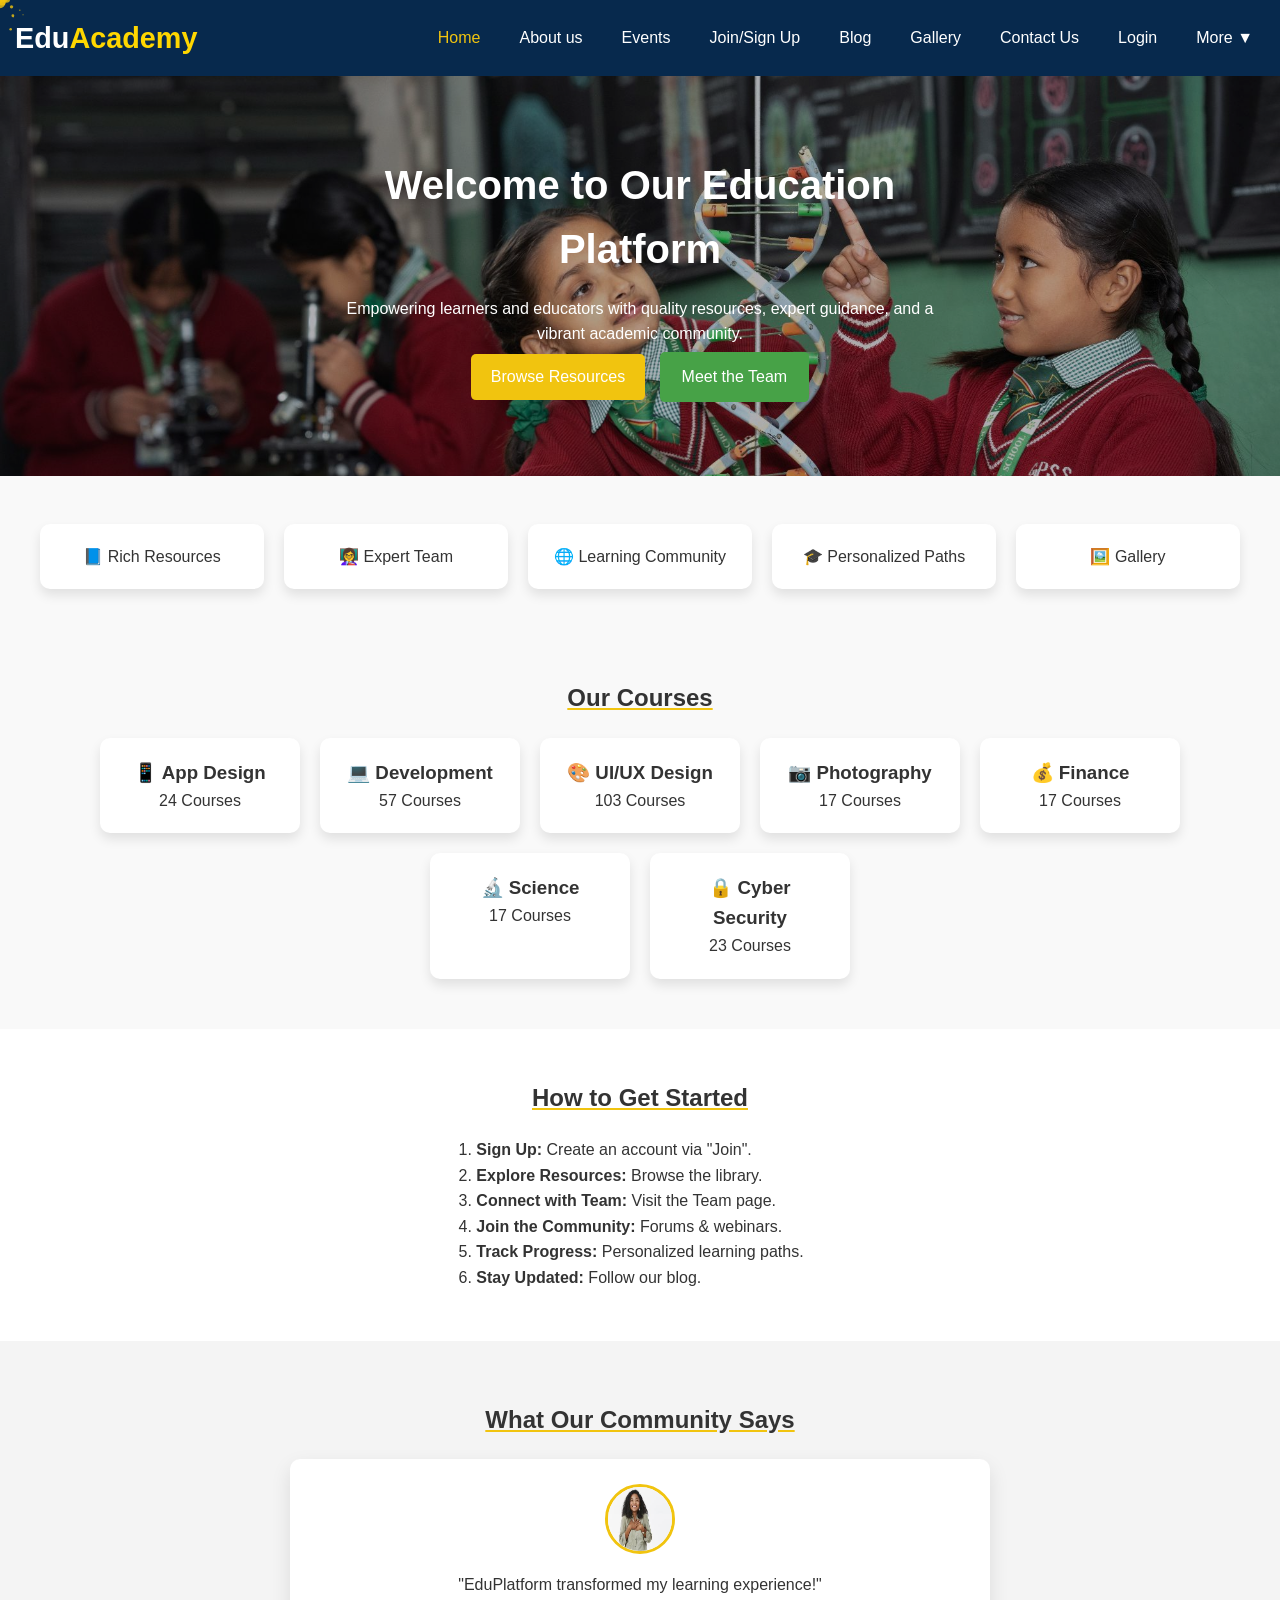
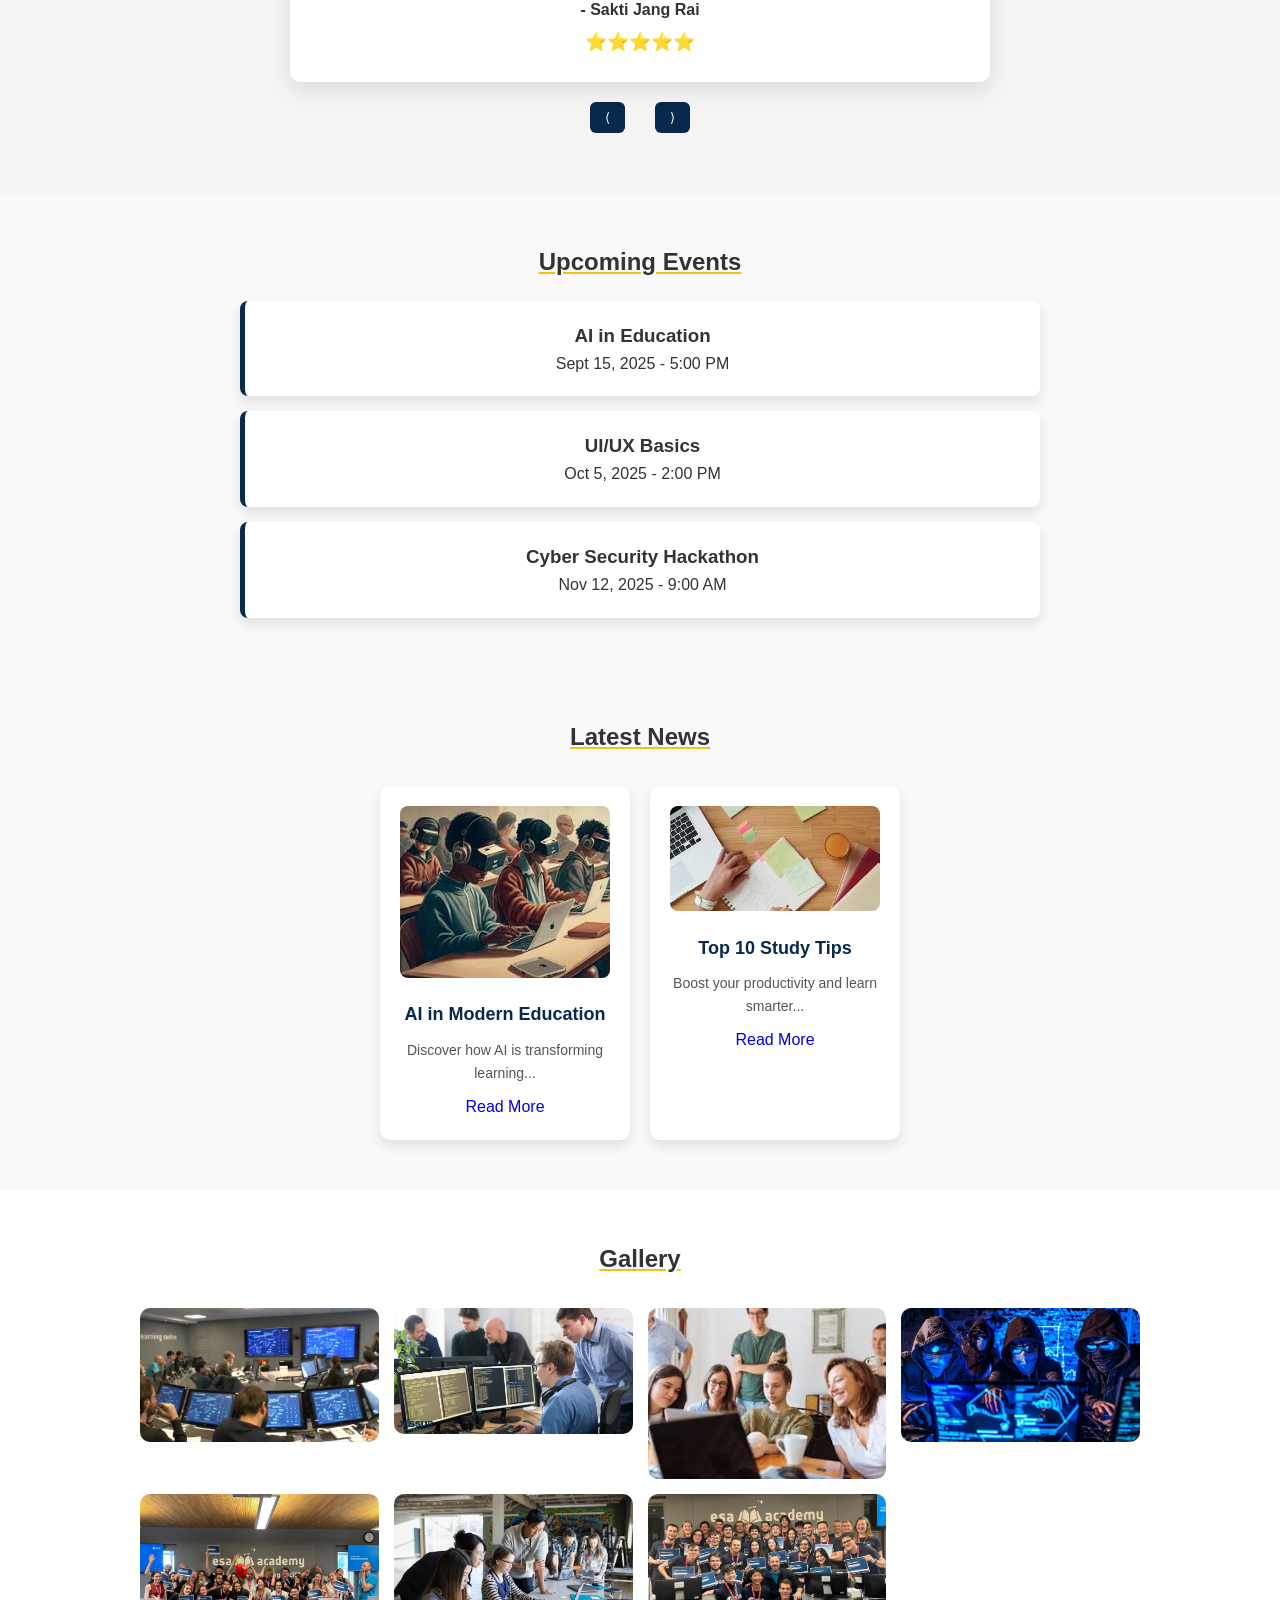
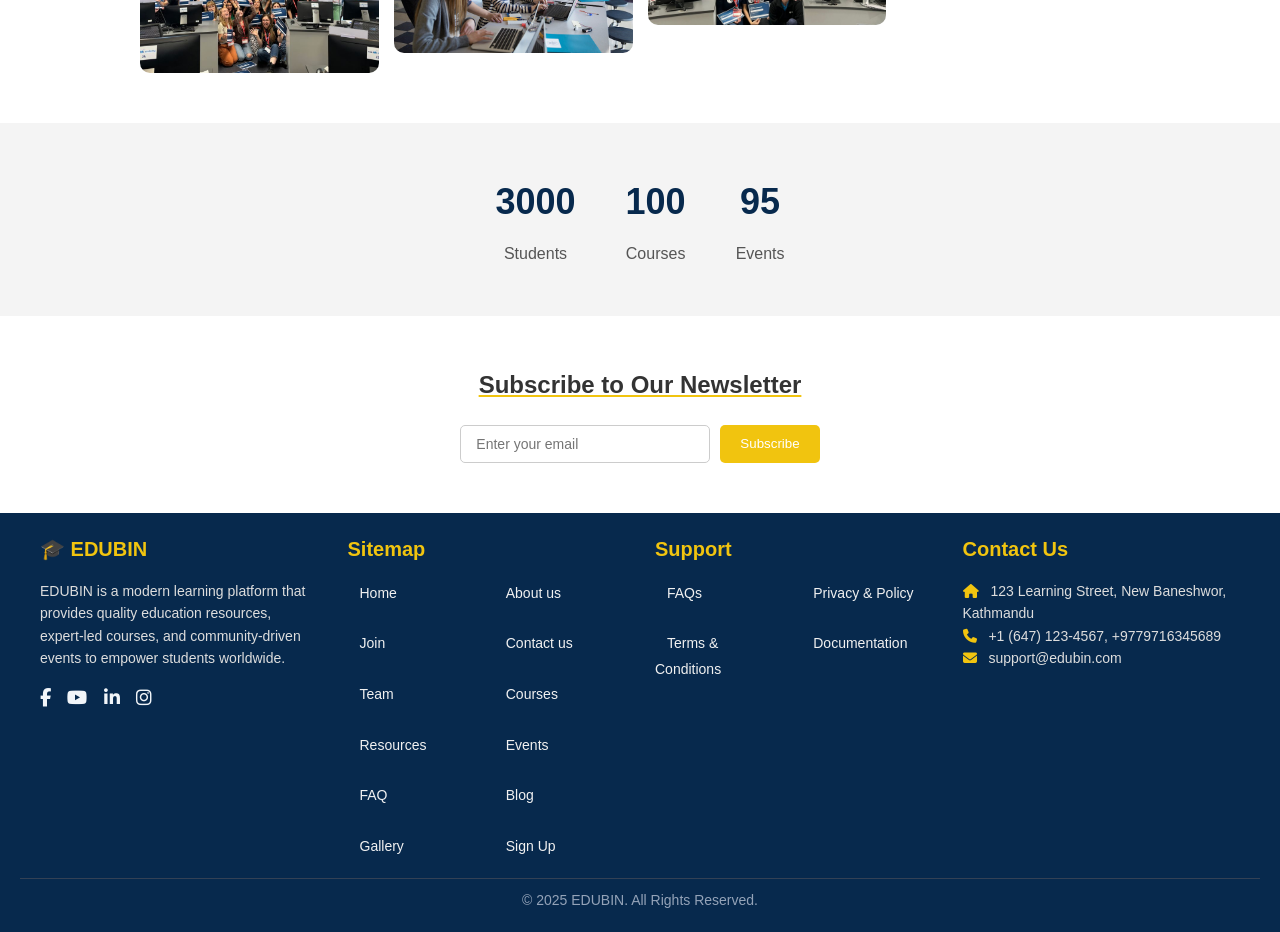
==== commit 5c7f2f71: "code updated for all file" ====
--- a/index.html
+++ b/index.html
@@ -4,7 +4,7 @@
     <meta charset="UTF-8" />
     <meta name="viewport" content="width=device-width, initial-scale=1.0" />
     <title>Education Website</title>
-    <link rel="stylesheet" href="style.css" />
+    <link rel="stylesheet" href="CSS/style.css" />
     <link
       rel="stylesheet"
       href="https://cdnjs.cloudflare.com/ajax/libs/font-awesome/6.5.0/css/all.min.css"
@@ -50,7 +50,7 @@
 
     <!-- ===== Hero Section ===== -->
     <section class="hero">
-      <img src="Images/background.jpg" alt="Education Image" />
+      <img src="Images/Team_Home/background.jpg" alt="Education Image" />
       <div class="hero-text">
         <h1>Welcome to Our Education Platform</h1>
         <p>
@@ -127,7 +127,7 @@
       <div class="testimonial-carousel">
         <div class="testimonial-slide active">
           <div class="testimonial-image">
-            <img src="Images/Sakti.jpeg" alt="Sakti" />
+            <img src="Images/Team_Home/Sakti.jpeg" alt="Sakti" />
           </div>
           <p>"EduPlatform transformed my learning experience!"</p>
           <h4>- Sakti Jang Rai</h4>
@@ -136,7 +136,7 @@
 
         <div class="testimonial-slide">
           <div class="testimonial-image">
-            <img src="Images/Dhiraj.png" alt="Dhiraj" />
+            <img src="Images/Team_Home/Dhiraj.png" alt="Dhiraj" />
           </div>
           <p>"The expert team has been instrumental in my success."</p>
           <h4>- Dhiraj Thapa</h4>
@@ -145,7 +145,7 @@
 
         <div class="testimonial-slide">
           <div class="testimonial-image">
-            <img src="Images/Sita.jpg" alt="Sita" />
+            <img src="Images/Team_Home/Sita.jpg" alt="Sita" />
           </div>
           <p>"I love the interactive learning community!"</p>
           <h4>- Sita Gurung</h4>
@@ -154,7 +154,7 @@
 
         <div class="testimonial-slide">
           <div class="testimonial-image">
-            <img src="Images/Smith.jpeg" alt="Smith" />
+            <img src="Images/Team_Home/Smith.jpeg" alt="Smith" />
           </div>
           <p>"Personalized learning paths keep me focused."</p>
           <h4>- Smith Dhungana</h4>
@@ -198,13 +198,13 @@
       <h2>Latest News</h2>
       <div class="news-grid">
         <div class="news-card">
-          <img src="Images/Blog 1.jpeg" alt="Blog 1" />
+          <img src="Images/Team_Home/Blog 1.jpeg" alt="Blog 1" />
           <h3>AI in Modern Education</h3>
           <p>Discover how AI is transforming learning...</p>
           <a href="Blog.html" class="btn">Read More</a>
         </div>
         <div class="news-card">
-          <img src="Images/Blog 2.jpeg" alt="Blog 2" />
+          <img src="Images/Team_Home/Blog 2.jpeg" alt="Blog 2" />
           <h3>Top 10 Study Tips</h3>
           <p>Boost your productivity and learn smarter...</p>
           <a href="Blog.html" class="btn">Read More</a>
@@ -216,13 +216,13 @@
     <section class="gallery">
       <h2>Gallery</h2>
       <div class="gallery-grid">
-        <img src="Images/gallery 1.jpg" alt="Activity 1" />
-        <img src="Images/gallery 2.jpg" alt="Activity 2" />
-        <img src="Images/gallery 3.jpg" alt="Activity 3" />
-        <img src="Images/gallery 4.jpg" alt="Activity 4" />
-        <img src="Images/gallery 5.jpg" alt="Activity 5" />
-        <img src="Images/gallery 6.jpg" alt="Activity 6" />
-        <img src="Images/Member 7.jpeg" alt="Activity 7" />
+        <img src="Images/Team_Home/gallery 1.jpg" alt="Activity 1" />
+        <img src="Images/Team_Home/gallery 2.jpg" alt="Activity 2" />
+        <img src="Images/Team_Home/gallery 3.jpg" alt="Activity 3" />
+        <img src="Images/Team_Home/gallery 4.jpg" alt="Activity 4" />
+        <img src="Images/Team_Home/gallery 5.jpg" alt="Activity 5" />
+        <img src="Images/Team_Home/gallery 6.jpg" alt="Activity 6" />
+        <img src="Images/Team_Home/gallery 7.jpg" alt="Activity 7" />
       </div>
     </section>
 
@@ -326,7 +326,7 @@
       </div>
     </footer>
 
-    <script src="script.js"></script>
-    <script src="trail.js"></script>
+    <script src="JavaScript/script.js"></script>
+    <script src="JavaScript/trail.js"></script>
   </body>
 </html>
--- a/CSS/style.css
+++ b/CSS/style.css
@@ -0,0 +1,934 @@
+
+/* Reset */
+*{
+  margin:0;
+  padding:0;
+  box-sizing:border-box;
+  font-family:Arial, sans-serif
+}
+body{
+  line-height:1.6;
+  color:#333;
+  background:#f9f9f9}
+
+/* Navbar */
+.navbar {
+  display: flex;
+  justify-content: space-between;
+  align-items: center;
+  background: #07294d;
+  padding: 15px;
+  position: relative;
+}
+.logo {
+  font-size: 1.8rem;
+  font-weight: bold;
+  font-family: Arial, sans-serif;
+}
+
+.logo .edu {
+  color: white;       /* Edu in white */
+}
+
+.logo .academy {
+  color: gold;        /* Academy in golden */
+}
+.nav-links {
+  display: flex;
+  list-style: none;
+  gap: 15px;
+ 
+}
+
+.nav-links li a {
+  color: #fff;
+  text-decoration: none;
+  padding: 8px 12px;
+}
+.nav-links a:hover,.nav-links a.active{
+  color:#F1C40F;
+}
+/* === Dropdown Menu === */
+.dropdown {
+  position: relative;
+}
+.dropdown a {
+  color: #fff;
+}
+.dropdown-menu {
+  display: none;
+  position: absolute;
+  background: #07294d;
+  top: 100%;
+  left: 0;
+  right: auto;
+  list-style: none;
+  padding: 10px 0;
+  border-radius: 8px;
+  min-width: 150px;
+  z-index: 1000;
+  transition: all 0.3s ease;
+}
+.dropdown-menu li {
+  margin: 5px 0;
+}
+.dropdown-menu li a {
+  color: #fff;
+  padding: 8px 12px;
+  display: block;
+  transition: 0.3s;
+}
+.dropdown-menu li a:hover { 
+  color: #F1C40F;
+  border-radius:5px;
+}
+
+/* Show dropdown on hover (desktop) */
+.dropdown:hover .dropdown-menu {
+  display: block;
+}
+
+/* === Hamburger === */
+.hamburger {
+  display: none;
+  font-size: 28px;
+  color: #fff;
+  cursor: pointer;
+}
+
+/* Mobile Menu */
+@media (max-width: 768px) {
+  .hamburger {
+    display: block;
+  }
+  .nav-links {
+    display: none;
+    flex-direction: column;
+    width: 100%;
+    background: #07294d;
+    position:sticky;
+    top: 60px;
+    left: 0;
+    padding: 20px;
+    border-top: 1px solid #F1C40F;
+    z-index: 1000;
+  }
+  .nav-links.active {
+    display: flex;
+  }
+
+  /* Dropdown inside mobile */
+  .dropdown-menu {
+    position: absolute;
+    background: #07294d;
+    border-radius: 0;
+    margin-top: 5px;
+    display: none;
+  }
+   /* Disable hover on mobile (use JS toggle instead) */
+  .dropdown:hover .dropdown-menu {
+    display: block;
+  }
+
+  /* Show when active via JS */
+  .dropdown-menu.active {
+    display: block;
+  }
+}
+
+
+/* Hero */
+.hero{
+  position:relative;
+  text-align:center;
+}
+.hero img{
+  width:100%;
+  height:400px;
+  object-fit:cover;
+  filter:brightness(70%);
+}
+.hero-text{
+  position:absolute;
+  top:50%;
+  left:50%;
+  transform:translate(-50%,-50%);
+  color:#fff;max-width:600px;
+}
+.hero-text h1{
+  font-size:2.5em;
+  margin-bottom:15px;
+}
+.cta-buttons  .btn{
+  display:inline-block;
+  padding:10px 20px;
+  background:#F1C40F;
+  color:#fff;
+  text-decoration:none;
+  border-radius:5px;
+  margin:5px;
+}
+.cta-buttons .btn:hover{
+  background:#07294d 
+}
+.btn.secondary{
+  background:rgb(71, 162, 71);
+  color:white;
+  border:2px solid rgb(71, 162, 71);
+}
+.btn:hover{
+  opacity:0.85
+}
+
+/* Features */
+.features{
+  display:grid;
+  grid-template-columns:repeat(auto-fit,minmax(150px,1fr));
+  gap:20px;
+  padding:40px;
+}
+.feature{
+  background:#fff;
+  padding:20px;
+  border-radius:10px;
+  text-align:center;
+  box-shadow:0 6px 12px rgba(0,0,0,0.1);
+  cursor: pointer;
+}
+.feature:hover{
+  transform: scale(1.08);
+  transition: transform 0.3s ease;
+}
+
+/* Courses */
+.courses{
+  text-align:center;
+  padding:50px;
+}
+.course-grid{
+  display:flex;
+  flex-wrap:wrap;
+  gap:20px;
+  justify-content:center;
+}
+.course-card{
+  background:#fff;
+  padding:20px;
+  border-radius:10px;
+  box-shadow:0 6px 12px rgba(0,0,0,0.1);
+  width:200px;transition:.3s;
+}
+.course-card:hover{
+  transform:translateY(-5px);
+}
+.courses h2{
+  text-decoration: underline;
+  text-decoration-color:#F1C40F;
+  margin-bottom: 20px;
+
+}
+
+/* Get Started */
+.get-started{
+  text-align:center;
+  padding:50px;
+  background:#fff;
+  cursor: pointer;
+  transition: transform 0.4s ease box-shadow 0.3s ease;
+}
+.get-started ol{
+  display:inline-block;
+  text-align:left;
+  margin-top:20px;
+}
+.get-started:hover{
+  transform: scale(1.08);
+}
+.get-started h2{
+   text-decoration: underline;
+  text-decoration-color:#F1C40F;
+}
+
+/* Testimonials */
+.testimonials{
+  text-align:center;
+  padding:60px;
+  background:#f4f4f4;
+
+}
+.testimonials h2{
+   text-decoration: underline;
+  text-decoration-color:#F1C40F;
+  margin-bottom: 20px;
+}
+.testimonial-carousel{
+  max-width:700px;
+  margin:auto;
+  position:relative;
+}
+.testimonial-slide{
+  display:none;
+  background:#fff;
+  padding:25px;
+  border-radius:10px;
+  box-shadow:0 8px 20px rgba(0,0,0,0.1);
+  animation:fadeIn .6s ease-in-out;
+}
+.testimonial-slide.active{
+  display:block;
+
+}
+.testimonial-image img{
+  width:70px;
+  height:70px;
+  border-radius:50%;
+  border:3px solid #F1C40F;
+  margin-bottom:10px;
+}
+.testimonial-rating{
+  color:#F1C40F;
+  font-size:18px;
+  margin-top:5px;
+}
+.testimonial-nav{
+  margin-top:20px;
+  display:flex;
+  justify-content:center;
+  align-items:center;
+  gap:15px;
+}
+.testimonial-nav button{
+  background:#07294d;
+  color:#fff;
+  border:none;
+  padding:8px 15px;
+  border-radius:6px;
+  cursor:pointer;
+}
+.testimonial-nav button:hover{
+  background:#F1C40F;
+  color:#000;
+}
+.dot{
+  width:12px;
+  height:12px;
+  border-radius:50%;
+  background:#bbb;
+  cursor:pointer;}
+.dot.active-dot{
+  background:#F1C40F;
+  transform:scale(1.2);
+}
+@keyframes fadeIn{
+  from{
+    opacity:0;
+    transform:translateY(10px);
+  }to{opacity:1;transform:translateY(0);
+  }
+}
+
+/* Events */
+.events{
+  text-align:center;
+  padding:50px;
+}
+.events h2{
+   text-decoration: underline;
+  text-decoration-color:#F1C40F;
+  margin-bottom: 20px;
+}
+.event-list{
+  max-width:800px;
+  margin:auto;
+  display:flex;
+  flex-direction:column;
+  gap:15px;
+}
+.event{
+  background:#fff;
+  padding:20px;
+  border-left:5px solid #07294d;
+  border-radius:8px;
+  box-shadow:0 6px 12px rgba(0,0,0,0.1);
+  cursor: pointer;
+}
+.event:hover{
+  transform: scale(1.06);
+  transition: transform 0.3s ease;
+}
+/* Latest News / Blog Preview */
+.latest-news{
+  text-align:center;
+  padding:50px 20px;
+}
+.latest-news h2{
+  text-decoration: underline;
+  text-decoration-color:#F1C40F;
+  margin-bottom: 30px;
+}
+.news-grid{
+  display:flex;
+  flex-wrap:wrap;
+  gap:20px;
+  justify-content:center;
+}
+.news-card{
+  background:#fff;
+  padding:20px;
+  border-radius:10px;
+  box-shadow:0 6px 12px rgba(0,0,0,0.1);
+  width:250px;
+  transition: transform 0.3s ease;
+}
+.news-card:hover{
+  transform: translateY(-10px);
+}
+.news-card img{
+  width:100%;
+  border-radius:8px;
+  margin-bottom:15px;
+}
+.news-card h3{
+  font-size:18px;
+  color:#07294d;
+  margin-bottom:10px;
+}
+.news-card p{
+  font-size:14px;
+  color:#555;
+  margin-bottom:10px;
+}
+.news-card .btn{
+  text-decoration: none;
+}
+/* Gallery */
+.gallery{
+  text-align:center;
+  padding:50px 20px;
+  background:#fff;
+}
+.gallery h2{
+  text-decoration: underline;
+  text-decoration-color:#F1C40F;
+  margin-bottom:30px;
+}
+.gallery-grid{
+  display:grid;
+  grid-template-columns:repeat(auto-fit, minmax(200px, 1fr));
+  gap:15px;
+  max-width:1000px;
+  margin:auto;
+}
+.gallery-grid img{
+  width:100%;
+  border-radius:10px;
+  cursor:pointer;
+  transition: transform 0.3s ease;
+}
+.gallery-grid img:hover{
+  transform: scale(1.05);
+}
+
+/* Statistics / Counters */
+.stats{
+  display:flex;
+  justify-content:center;
+  gap:50px;
+  padding:50px 20px;
+  background:#f4f4f4;
+  text-align:center;
+}
+.stats .stat h3{
+  font-size:36px;
+  color:#07294d;
+  margin-bottom:10px;
+}
+.stats .stat p{
+  font-size:16px;
+  color:#555;
+}
+
+/* Newsletter */
+.newsletter{
+  text-align:center;
+  padding:50px 20px;
+  background:#fff;
+}
+.newsletter h2{
+  text-decoration: underline;
+  text-decoration-color:#F1C40F;
+  margin-bottom:20px;
+}
+.newsletter form{
+  display:flex;
+  justify-content:center;
+  flex-wrap:wrap;
+  gap:10px;
+}
+.newsletter input[type="email"]{
+  padding:10px 15px;
+  border-radius:5px;
+  border:1px solid #ccc;
+  font-size:14px;
+  width:250px;
+}
+.newsletter button{
+  padding:10px 20px;
+  background:#F1C40F;
+  color:#fff;
+  border:none;
+  border-radius:5px;
+  cursor:pointer;
+  transition:0.3s;
+}
+.newsletter button:hover{
+  opacity:0.85;
+}
+.newsletter .btn:hover{
+  background:#07294d;
+}
+
+/* ===== Responsive Styles ===== */
+
+/* Mobile Devices (max-width: 768px) */
+@media (max-width: 768px) {
+  /* Navbar */
+  .nav-links {
+    flex-direction: column;
+    gap: 10px;
+    margin-top: 10px;
+  }
+  .navbar {
+    flex-direction: column;
+    align-items: flex-start;
+    padding: 10px;
+  }
+
+  /* Hero */
+  .hero img {
+    height: 250px;
+  }
+  .hero-text h1 {
+    font-size: 1.8em;
+  }
+
+  /* Features */
+  .features {
+    grid-template-columns: 1fr 1fr;
+    padding: 30px 20px;
+  }
+
+  /* Courses */
+  .course-grid {
+    flex-direction: column;
+    align-items: center;
+  }
+  .course-card {
+    width: 90%;
+  }
+
+  /* Get Started */
+  .get-started ol {
+    text-align: left;
+    padding-left: 15px;
+  }
+
+  /* Testimonials */
+  .testimonial-carousel {
+    width: 90%;
+  }
+
+  /* Events */
+  .event-list {
+    flex-direction: column;
+  }
+
+  /* Latest News / Blog */
+  .news-grid {
+    flex-direction: column;
+    align-items: center;
+  }
+  .news-card {
+    width: 90%;
+  }
+
+  /* Gallery */
+  .gallery-grid {
+    grid-template-columns: 1fr 1fr;
+  }
+
+  /* Stats */
+  .stats {
+    flex-direction: column;
+    gap: 30px;
+  }
+
+  /* Newsletter */
+  .newsletter form {
+    flex-direction: column;
+  }
+  .newsletter input[type="email"] {
+    width: 100%;
+  }
+}
+
+/* Extra small devices (max-width: 480px) */
+@media (max-width: 480px) {
+  /* Navbar */
+  .logo {
+    font-size: 1.2em;
+  }
+
+  /* Hero */
+  .hero-text h1 {
+    font-size: 1.5em;
+  }
+  .cta-buttons .btn {
+    padding: 8px 15px;
+    font-size: 14px;
+  }
+
+  /* Features */
+  .features {
+    grid-template-columns: 1fr;
+  }
+
+  /* Gallery */
+  .gallery-grid {
+    grid-template-columns: 1fr;
+  }
+
+  /* Courses & News */
+  .course-card, .news-card {
+    width: 95%;
+  }
+
+  /* Testimonials */
+  .testimonial-carousel {
+    width: 95%;
+  }
+}
+
+/* Medium screens (tablet landscape / small desktop) */
+@media (max-width: 1024px) {
+  .features {
+    grid-template-columns: repeat(auto-fit, minmax(180px, 1fr));
+  }
+  .gallery-grid {
+    grid-template-columns: repeat(auto-fit, minmax(180px, 1fr));
+  }
+}
+
+
+/* ===== Footer Styling ===== */
+.main-footer {
+  background: #07294d;   /* Dark blue */
+  color: #f1f1f1;
+  padding: 20px;
+  font-family: Arial, sans-serif;
+  position:relative;
+  bottom:0;
+  width:100%;
+}
+
+.footer-container {
+  display: grid;
+  grid-template-columns: repeat(auto-fit, minmax(210px, 1fr));
+  gap: 30px;
+  max-width: 1200px;
+  margin: auto;
+}
+
+.footer-col h2,
+.footer-col h3 {
+  margin-bottom: 15px;
+  font-size: 20px;
+  color: #F1C40F;  /* Gold highlight */
+}
+
+.footer-col p {
+  font-size: 14px;
+  line-height: 1.6;
+  color: #ddd;
+}
+.footer-social {
+  margin-top: 15px;
+  text-align: left;  /* or center if you want centered */
+}
+
+.footer-social a {
+  font-size: 22px;   /* bigger icons */
+}
+
+/* Sitemap & Support Links */
+.footer-col .nav-links {
+  list-style: none;
+  padding: 0;
+  margin: 0;
+  display:grid;
+  grid-template-columns: 1fr 1fr;
+}
+
+.footer-col .nav-links li {
+  margin-bottom: 10px;
+}
+
+.footer-col .nav-links a {
+  text-decoration: none;
+  color: #f1f1f1;
+  font-size: 14px;
+  transition: 0.3s;
+}
+
+.footer-col .nav-links a:hover {
+  color: #F1C40F;
+  padding-left: 5px;
+}
+
+/* Social Icons */
+.footer-social {
+  margin-top: 15px;
+}
+
+.footer-social a {
+  display: inline-block;
+  margin-right: 12px;
+  color: #f1f5f9;
+  font-size: 18px;
+  transition: 0.3s ease;
+}
+
+.footer-social a:hover {
+  color: #F1C40F;
+  transform: scale(1.2);
+}
+
+/* Contact Info */
+.footer-col p i {
+  margin-right: 8px;
+  color: #F1C40F;
+}
+
+/* Bottom section */
+.footer-bottom {
+  text-align: center;
+  padding-top: 10px;
+  margin-top: 10px;
+  border-top: 1px solid #334155;
+  font-size: 14px;
+  color: #94a3b8;
+}
+
+@media screen and (max-width: 480px) {
+  .main-footer {
+    padding: 30px 10px 10px;
+  }
+
+  .footer-col h2,
+  .footer-col h3 {
+    font-size: 14px;
+  }
+
+  .footer-col p,
+  .footer-col .nav-links a {
+    font-size: 12px;
+  }
+
+  .footer-social a {
+    font-size: 14px;
+    margin-right: 8px;
+  }
+
+  .footer-bottom {
+    font-size: 12px;
+  }
+}
+
+/* \Team.html file */
+.team-section{
+    text-align: center;
+    padding: 60px 20px;
+    background: #f4f4f4;
+}
+.team-section h2{
+    font-size: 32px;
+    color:#333;
+    margin-bottom: 20px;
+}
+.team-section p{
+    max-width: 600px;
+    margin: 0 auto 40px;
+    color:#555;
+}
+.team-members{
+    display:flex;
+    flex-wrap: wrap;
+    justify-content: center;
+    gap:30px;
+}
+.team-member{
+    width:200px;
+    background: #fff;
+    border-radius: 12px;
+    padding:20px;
+    box-shadow: 0 8px 20px rgba(0,0,0,0.1);
+    transition: transform 0.3s ease, box-shadow 0.3s ease;
+    text-align: center;
+}
+.team-member:hover{
+    transform: translateY(-8px);
+    box-shadow: 0 12px 25px rgba(0,0,0,0.15);
+}
+.team-member img{
+    width:120px;
+    height:120px;
+    border-radius: 50%;
+    object-fit: cover;
+    margin-bottom: 15px;
+    border: 3px solid #145A32;
+}
+.team-member h3 {
+    margin-bottom: 5px;
+    color: #145A32; /* green heading */
+    font-size: 18px;
+}
+
+.team-member p {
+    font-size: 14px;
+    color: #777;
+}
+#trail {
+  position: fixed;
+  top: 0;
+  left: 0;
+  width: 100%;
+  height: 100%;
+  pointer-events: none;
+  margin: 0;
+  padding: 0;
+  z-index: 9999;
+}
+.team{
+    text-align: center;
+    margin-top: 20px;
+    padding:20px;
+    background: #e8e2e2;
+}
+@media(max-width:768px){
+    .team-members{
+        flex-direction: column;
+        align-items: center;
+    }
+    .team-member{
+        width: 80%;
+    }
+}
+
+
+
+
+/* ===== Resources Section ===== */
+.resources-section {
+  padding: 50px 20px;
+  text-align: center;
+}
+
+.resources-section h1 {
+  font-size: 2rem;
+  margin-bottom: 10px;
+}
+
+.resources-section p {
+  margin-bottom: 30px;
+  color: #555;
+}
+
+/* ===== Tabs ===== */
+.tabs {
+  display: flex;
+  flex-wrap: wrap;
+  justify-content: center;
+  gap: 10px;
+  margin-bottom: 30px;
+}
+
+.tab-btn {
+  padding: 10px 20px;
+  background-color: #fff;
+  border: 2px solid #07294d;
+  border-radius: 5px;
+  cursor: pointer;
+  font-weight: 500;
+  transition: all 0.3s;
+}
+
+.tab-btn:hover,
+.tab-btn.active {
+  background-color: #F1C40F;
+  color: #fff;
+  border-color: #07294d;
+}
+
+/* ===== Tab Contents ===== */
+.tab-content {
+  display: none;
+  animation: fadeIn 0.3s ease-in-out;
+}
+
+.tab-content.active {
+  display: block;
+}
+
+@keyframes fadeIn {
+  from {
+    opacity: 0;
+  }
+  to {
+    opacity: 1;
+  }
+}
+
+/* ===== Resources Grid ===== */
+.resources-grid {
+  display: grid;
+  grid-template-columns: repeat(auto-fit, minmax(280px, 1fr));
+  gap: 20px;
+  padding: 0 20px;
+}
+
+.resource-card {
+  background-color: #fff;
+  padding: 20px;
+  border-radius: 10px;
+  box-shadow: 0 4px 8px rgba(0,0,0,0.1);
+  transition: transform 0.3s, box-shadow 0.3s;
+}
+
+.resource-card:hover {
+  transform: translateY(-5px);
+  box-shadow: 0 6px 12px rgba(0,0,0,0.15);
+}
+
+.resource-card h2 {
+  font-size: 1.2rem;
+  margin-bottom: 15px;
+  color: #07294d;
+}
+
+.resource-card ul {
+  list-style: none;
+}
+
+.resource-card ul li {
+  margin-bottom: 10px;
+}
+
+.resource-card ul li a {
+  text-decoration: none;
+  color: #07294d;
+  transition: color 0.3s;
+}
+
+.resource-card ul li a:hover {
+  color: #f0c330;
+}
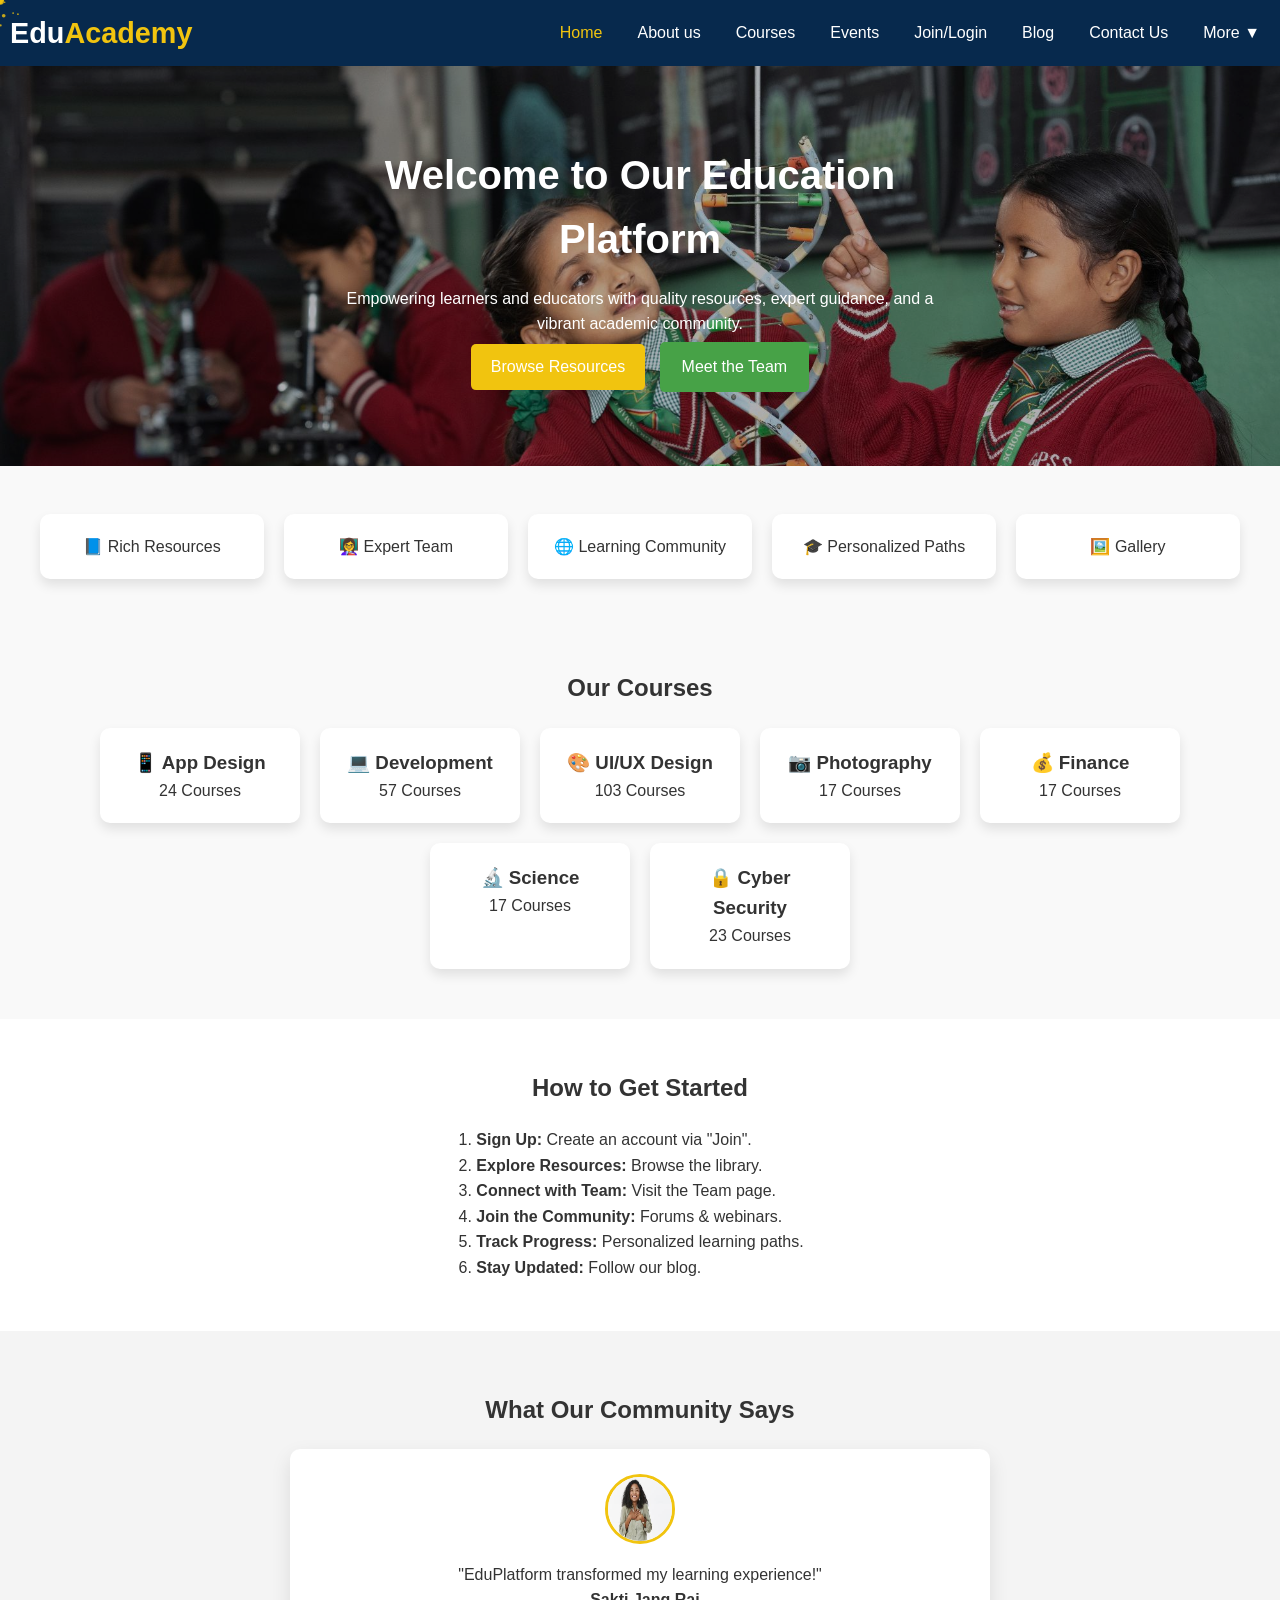
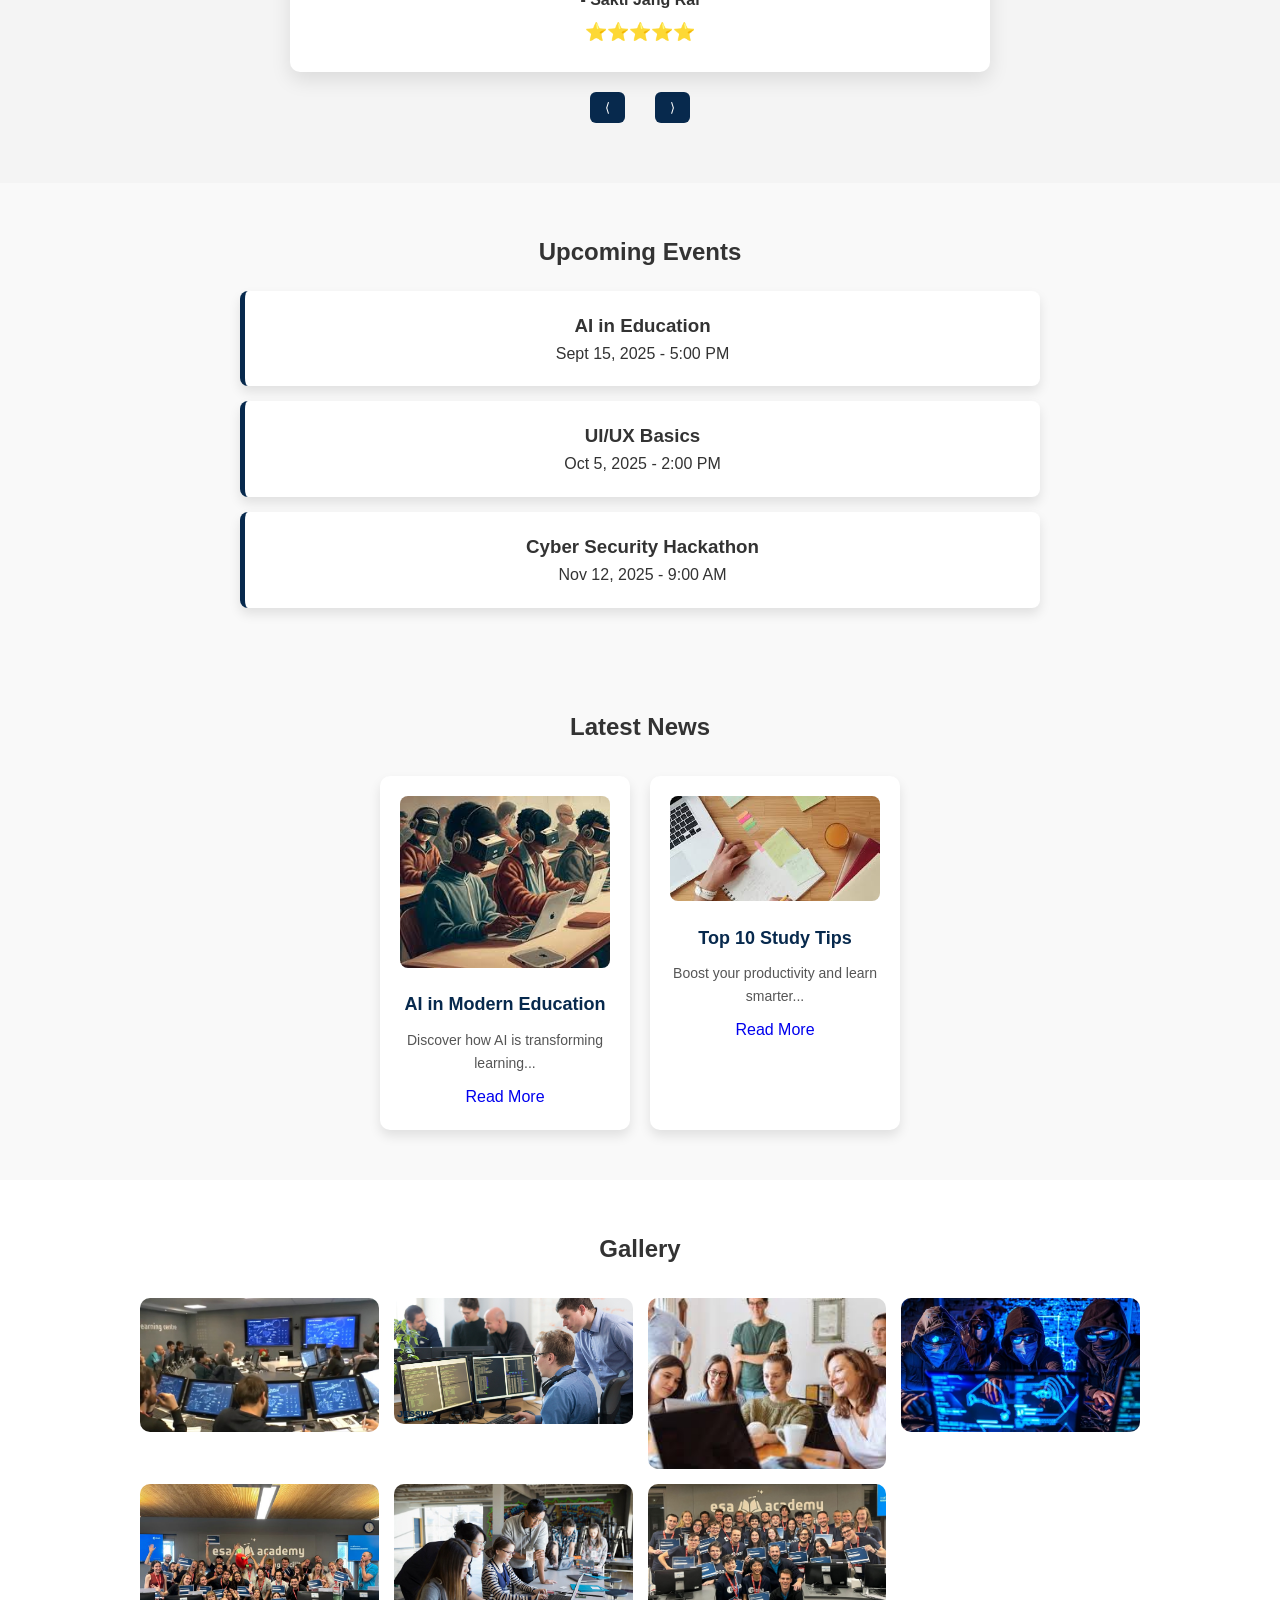
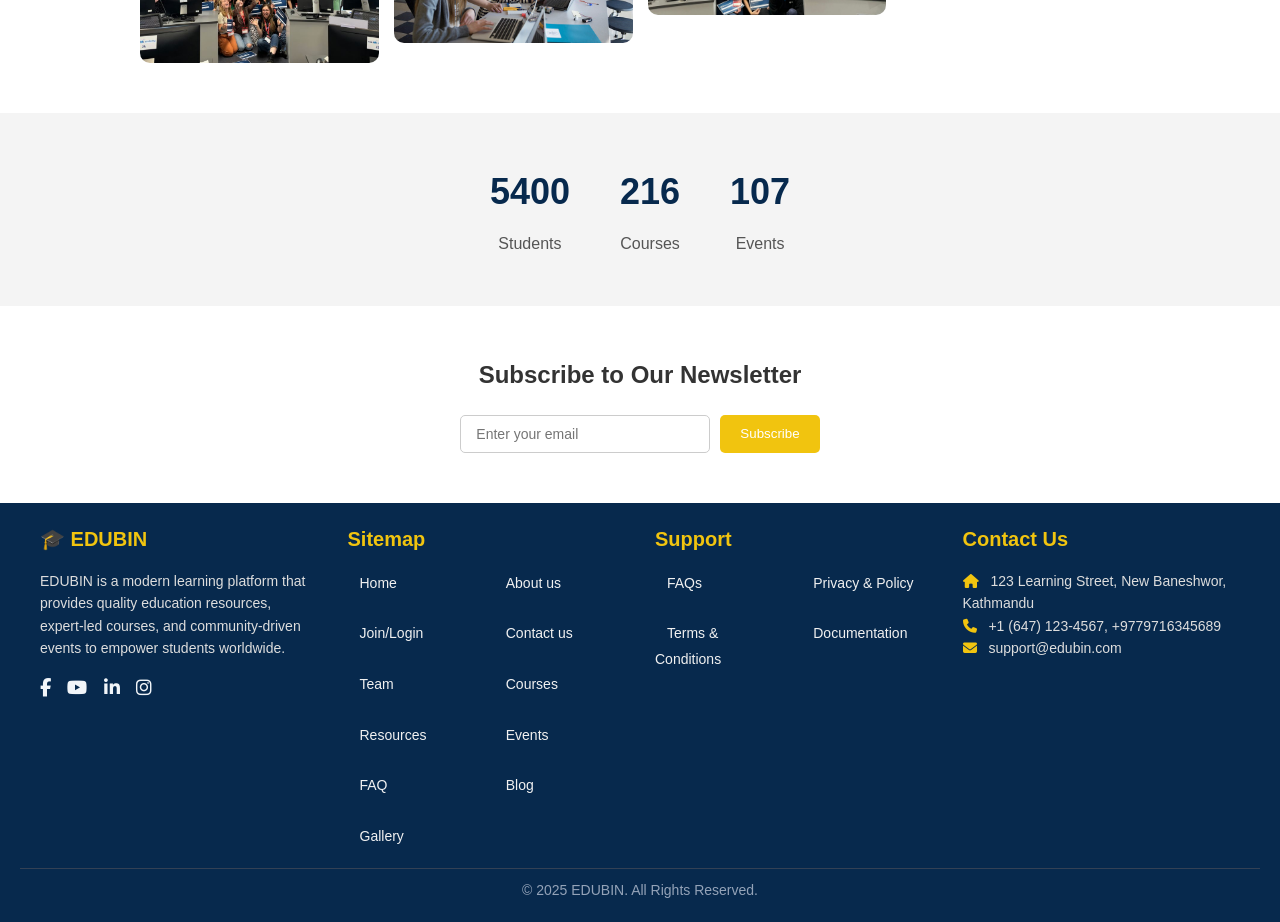
==== commit 12158e8b: "make some changes in css, html, javascript and also add some folder" ====
--- a/index.html
+++ b/index.html
@@ -27,18 +27,17 @@
           <!-- First 5 visible links -->
           <li><a href="index.html" class="active">Home</a></li>
           <li><a href="about.html">About us</a></li>
+          <li><a href="Courses.html">Courses</a></li>
           <li><a href="Events.html">Events</a></li>
-          <li><a href="Join.html">Join/Sign Up</a></li>
+          <li><a href="Join.html">Join/Login</a></li>
           <li><a href="Blog.html">Blog</a></li>
-          <li><a href="Gallery.html">Gallery</a></li>
           <li><a href="Contact.html">Contact Us</a></li>
-          <li><a href="Login.html">Login</a></li>
 
           <!-- Rest inside dropdown -->
           <li class="dropdown">
             <a href="#">More ▼</a>
             <ul class="dropdown-menu">
-              <li><a href="Courses.html">Courses</a></li>
+              <li><a href="Gallery.html">Gallery</a></li>
               <li><a href="Team.html">Team</a></li>
               <li><a href="Resources.html">Resources</a></li>
               <li><a href="Faq.html">FAQ</a></li>
@@ -229,15 +228,15 @@
     <!-- ===== Statistics / Counters ===== -->
     <section class="stats">
       <div class="stat">
-        <h3 class="counter" data-target="5000">0</h3>
+        <h3 class="counter" data-target="10000">0</h3>
         <p>Students</p>
       </div>
       <div class="stat">
-        <h3 class="counter" data-target="100">0</h3>
+        <h3 class="counter" data-target="300">0</h3>
         <p>Courses</p>
       </div>
       <div class="stat">
-        <h3 class="counter" data-target="95">0</h3>
+        <h3 class="counter" data-target="200">0</h3>
         <p>Events</p>
       </div>
     </section>
@@ -285,7 +284,7 @@
           <ul class="nav-links">
             <li><a href="index.html">Home</a></li>
             <li><a href="about.html">About us</a></li>
-            <li><a href="Join.html">Join</a></li>
+            <li><a href="Join.html">Join/Login</a></li>
             <li><a href="Contact.html">Contact us</a></li>
             <li><a href="Team.html">Team</a></li>
             <li><a href="Courses.html">Courses</a></li>
@@ -294,7 +293,6 @@
             <li><a href="Faq.html">FAQ</a></li>
             <li><a href="Blog.html">Blog</a></li>
             <li><a href="Gallery.html">Gallery</a></li>
-            <li><a href="SignUp.html">Sign Up</a></li>
           </ul>
         </div>
 
--- a/CSS/style.css
+++ b/CSS/style.css
@@ -10,16 +10,48 @@
   line-height:1.6;
   color:#333;
   background:#f9f9f9}
-
+header{
+  margin:0;
+  padding:0;
+  background: transparent;
+}
 /* Navbar */
 .navbar {
   display: flex;
   justify-content: space-between;
   align-items: center;
   background: #07294d;
-  padding: 15px;
+  padding: 10px;
   position: relative;
 }
+.navbar ul li a {
+  position: relative;
+  color: white;        /* default text color */
+  text-decoration: none;
+  padding: 5px 10px;
+  transition: color 0.3s ease;
+}
+
+/* Create the yellow line */
+.navbar ul li a::after {
+  content: '';
+  position: absolute;
+  left: 0;
+  bottom: -4px;        /* distance below the text */
+  width: 0;
+  height: 3px;         /* thickness of line */
+  background: gold;    /* yellow line */
+  transition: width 0.3s ease;
+}
+
+/* On hover, expand the line */
+.navbar ul li a:hover::after {
+  width: 100%;
+}
+.navbar ul li a:hover {
+  color: gold;
+}
+
 .logo {
   font-size: 1.8rem;
   font-weight: bold;
@@ -31,7 +63,7 @@
 }
 
 .logo .academy {
-  color: gold;        /* Academy in golden */
+  color: #F1C40F;        /* Academy in golden */
 }
 .nav-links {
   display: flex;
@@ -141,6 +173,7 @@
 .hero{
   position:relative;
   text-align:center;
+  margin:0;
 }
 .hero img{
   width:100%;
@@ -158,6 +191,7 @@
 .hero-text h1{
   font-size:2.5em;
   margin-bottom:15px;
+  color:white;
 }
 .cta-buttons  .btn{
   display:inline-block;
@@ -222,8 +256,7 @@
   transform:translateY(-5px);
 }
 .courses h2{
-  text-decoration: underline;
-  text-decoration-color:#F1C40F;
+
   margin-bottom: 20px;
 
 }
@@ -244,10 +277,7 @@
 .get-started:hover{
   transform: scale(1.08);
 }
-.get-started h2{
-   text-decoration: underline;
-  text-decoration-color:#F1C40F;
-}
+
 
 /* Testimonials */
 .testimonials{
@@ -257,8 +287,6 @@
 
 }
 .testimonials h2{
-   text-decoration: underline;
-  text-decoration-color:#F1C40F;
   margin-bottom: 20px;
 }
 .testimonial-carousel{
@@ -333,8 +361,6 @@
   padding:50px;
 }
 .events h2{
-   text-decoration: underline;
-  text-decoration-color:#F1C40F;
   margin-bottom: 20px;
 }
 .event-list{
@@ -362,8 +388,6 @@
   padding:50px 20px;
 }
 .latest-news h2{
-  text-decoration: underline;
-  text-decoration-color:#F1C40F;
   margin-bottom: 30px;
 }
 .news-grid{
@@ -408,8 +432,6 @@
   background:#fff;
 }
 .gallery h2{
-  text-decoration: underline;
-  text-decoration-color:#F1C40F;
   margin-bottom:30px;
 }
 .gallery-grid{
@@ -455,8 +477,6 @@
   background:#fff;
 }
 .newsletter h2{
-  text-decoration: underline;
-  text-decoration-color:#F1C40F;
   margin-bottom:20px;
 }
 .newsletter form{
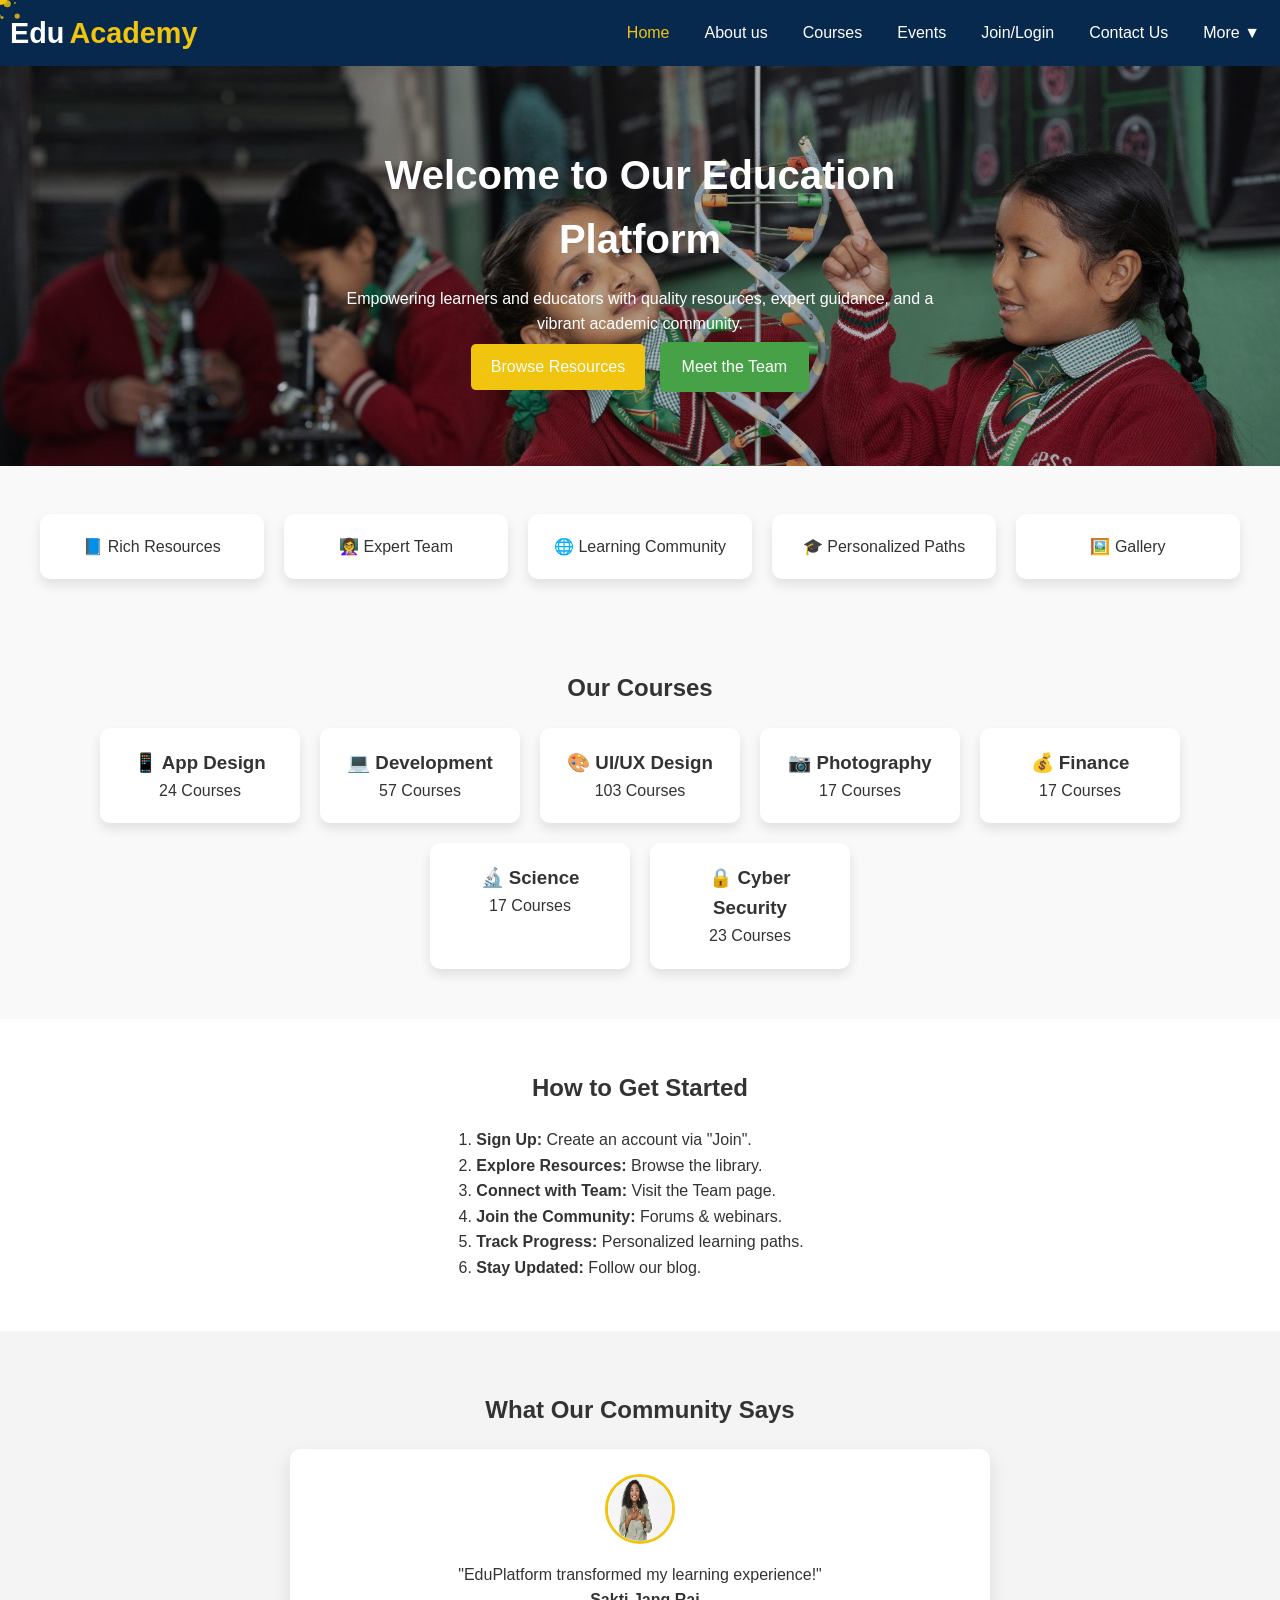
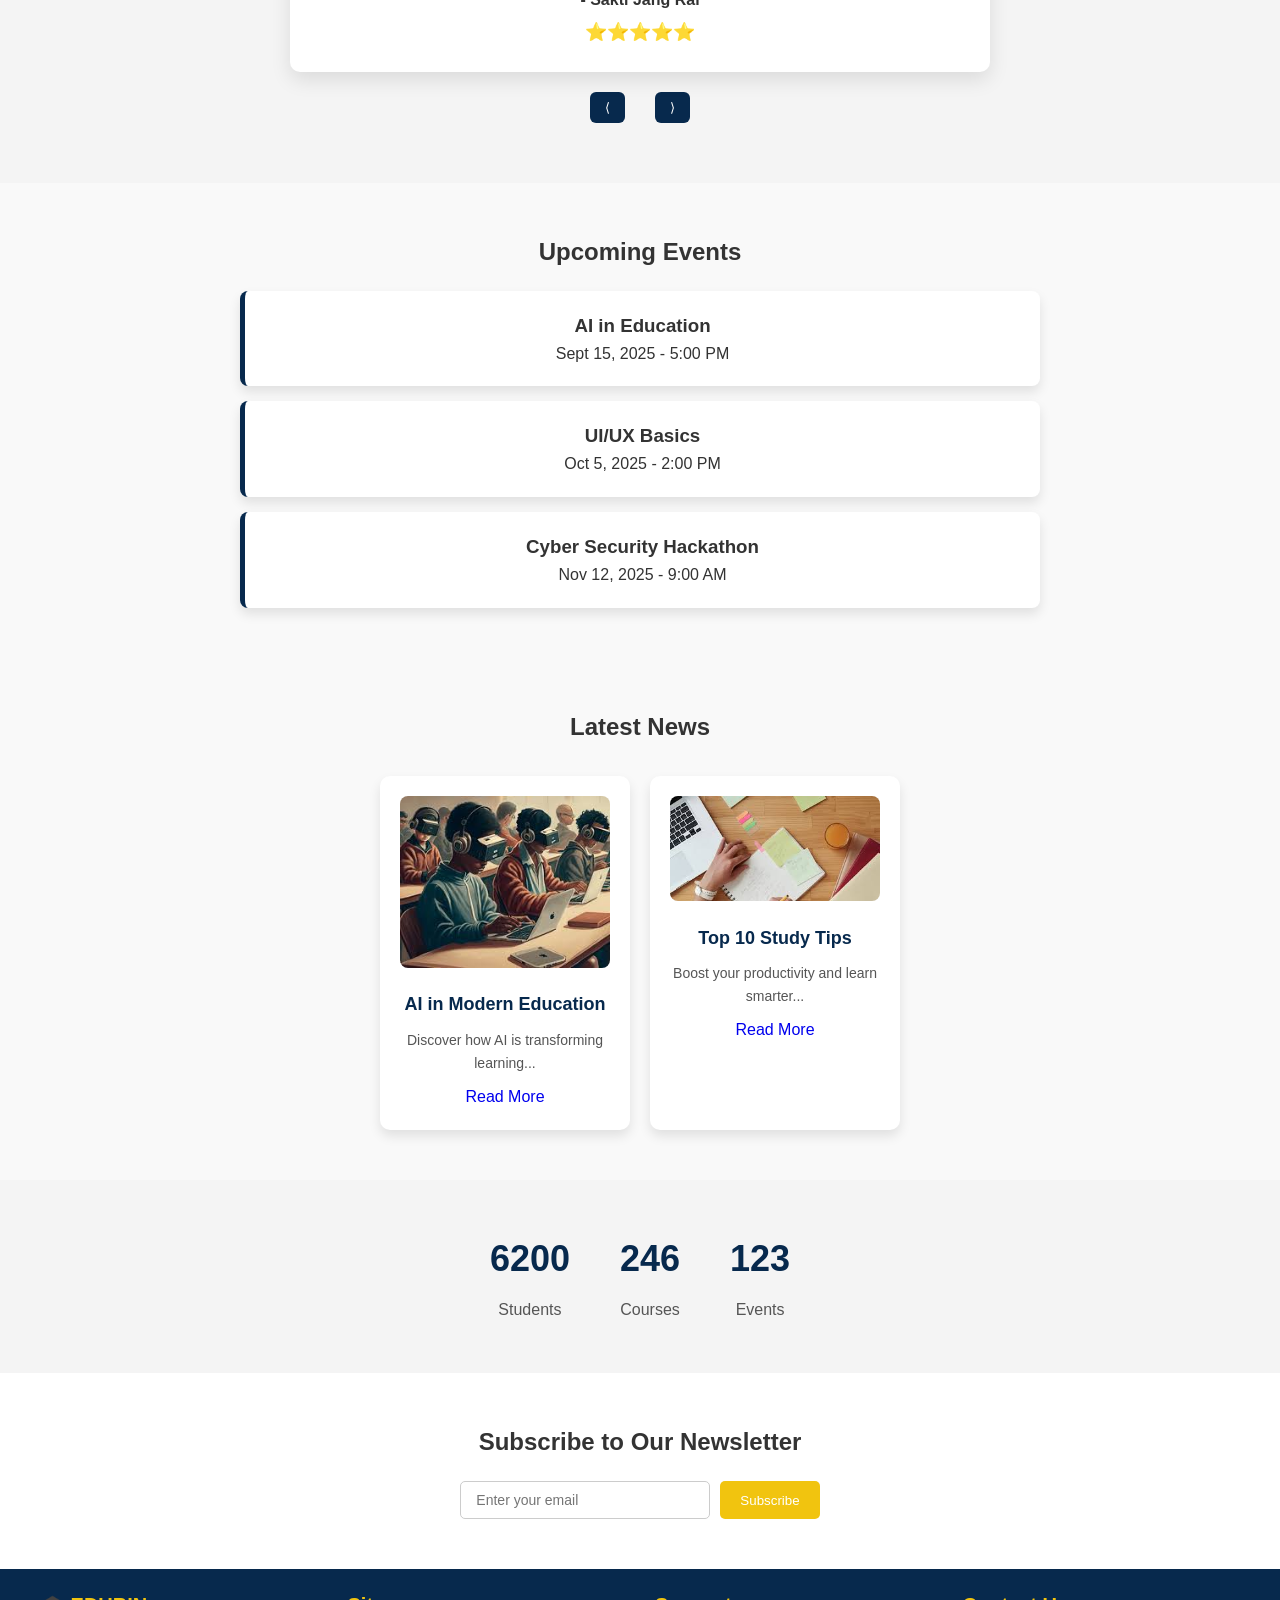
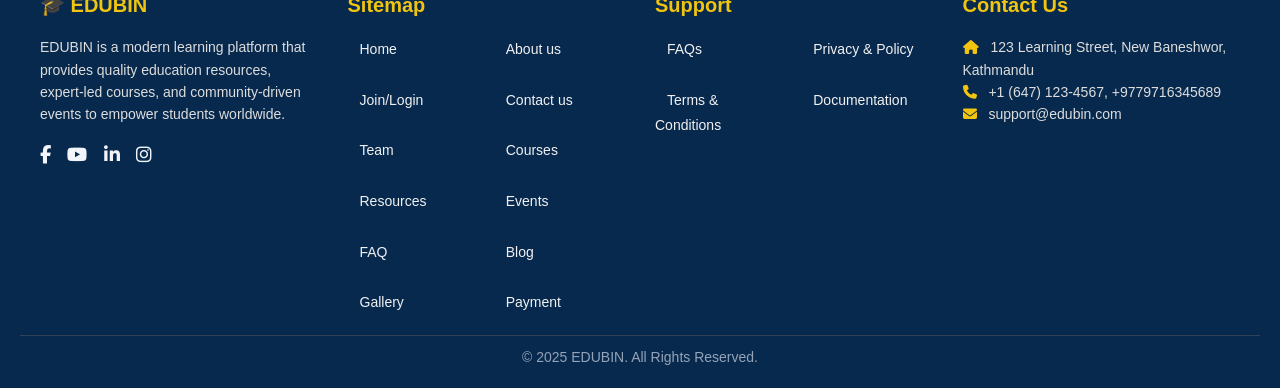
==== commit f13af698: "pyment.html file added and updated css and javascript folder" ====
--- a/index.html
+++ b/index.html
@@ -10,6 +10,7 @@
       href="https://cdnjs.cloudflare.com/ajax/libs/font-awesome/6.5.0/css/all.min.css"
     />
   </head>
+
   <body>
     <canvas id="trail"></canvas>
 
@@ -24,23 +25,24 @@
         <div class="hamburger">&#9776;</div>
 
         <ul class="nav-links">
-          <!-- First 5 visible links -->
+          <!-- First 6 visible links -->
           <li><a href="index.html" class="active">Home</a></li>
           <li><a href="about.html">About us</a></li>
           <li><a href="Courses.html">Courses</a></li>
           <li><a href="Events.html">Events</a></li>
           <li><a href="Join.html">Join/Login</a></li>
-          <li><a href="Blog.html">Blog</a></li>
           <li><a href="Contact.html">Contact Us</a></li>
 
           <!-- Rest inside dropdown -->
           <li class="dropdown">
             <a href="#">More ▼</a>
             <ul class="dropdown-menu">
+              <li><a href="Blog.html">Blog</a></li>
               <li><a href="Gallery.html">Gallery</a></li>
               <li><a href="Team.html">Team</a></li>
               <li><a href="Resources.html">Resources</a></li>
               <li><a href="Faq.html">FAQ</a></li>
+              <li><a href="Payment.html">Payment</a></li>
             </ul>
           </li>
         </ul>
@@ -208,20 +210,6 @@
           <p>Boost your productivity and learn smarter...</p>
           <a href="Blog.html" class="btn">Read More</a>
         </div>
-      </div>
-    </section>
-
-    <!-- ===== Gallery ===== -->
-    <section class="gallery">
-      <h2>Gallery</h2>
-      <div class="gallery-grid">
-        <img src="Images/Team_Home/gallery 1.jpg" alt="Activity 1" />
-        <img src="Images/Team_Home/gallery 2.jpg" alt="Activity 2" />
-        <img src="Images/Team_Home/gallery 3.jpg" alt="Activity 3" />
-        <img src="Images/Team_Home/gallery 4.jpg" alt="Activity 4" />
-        <img src="Images/Team_Home/gallery 5.jpg" alt="Activity 5" />
-        <img src="Images/Team_Home/gallery 6.jpg" alt="Activity 6" />
-        <img src="Images/Team_Home/gallery 7.jpg" alt="Activity 7" />
       </div>
     </section>
 
@@ -293,6 +281,7 @@
             <li><a href="Faq.html">FAQ</a></li>
             <li><a href="Blog.html">Blog</a></li>
             <li><a href="Gallery.html">Gallery</a></li>
+            <li><a href="Payment.html">Payment</a></li>
           </ul>
         </div>
 
--- a/CSS/style.css
+++ b/CSS/style.css
@@ -1,20 +1,25 @@
-
 /* Reset */
-*{
-  margin:0;
-  padding:0;
-  box-sizing:border-box;
-  font-family:Arial, sans-serif
-}
-body{
-  line-height:1.6;
-  color:#333;
-  background:#f9f9f9}
-header{
-  margin:0;
-  padding:0;
+* {
+  margin: 0;
+  padding: 0;
+  box-sizing: border-box;
+  font-family: Arial, sans-serif
+}
+
+body {
+  line-height: 1.6;
+  color: #333;
+  background: #f9f9f9
+}
+
+header {
+  margin: 0;
+  padding: 0;
   background: transparent;
-}
+  position: relative;
+  z-index: 1000;
+}
+
 /* Navbar */
 .navbar {
   display: flex;
@@ -24,9 +29,11 @@
   padding: 10px;
   position: relative;
 }
+
 .navbar ul li a {
   position: relative;
-  color: white;        /* default text color */
+  color: white;
+  /* default text color */
   text-decoration: none;
   padding: 5px 10px;
   transition: color 0.3s ease;
@@ -37,10 +44,13 @@
   content: '';
   position: absolute;
   left: 0;
-  bottom: -4px;        /* distance below the text */
+  bottom: -4px;
+  /* distance below the text */
   width: 0;
-  height: 3px;         /* thickness of line */
-  background: gold;    /* yellow line */
+  height: 3px;
+  /* thickness of line */
+  background: #F1C40F;
+  /* yellow line */
   transition: width 0.3s ease;
 }
 
@@ -48,28 +58,34 @@
 .navbar ul li a:hover::after {
   width: 100%;
 }
+
 .navbar ul li a:hover {
-  color: gold;
+  color: #F1C40F;
 }
 
 .logo {
   font-size: 1.8rem;
   font-weight: bold;
   font-family: Arial, sans-serif;
+  display: flex;
+  gap: 5px;
 }
 
 .logo .edu {
-  color: white;       /* Edu in white */
+  color: white;
+  /* Edu in white */
 }
 
 .logo .academy {
-  color: #F1C40F;        /* Academy in golden */
-}
+  color: #F1C40F;
+  /* Academy in golden */
+}
+
 .nav-links {
   display: flex;
   list-style: none;
   gap: 15px;
- 
+
 }
 
 .nav-links li a {
@@ -77,16 +93,21 @@
   text-decoration: none;
   padding: 8px 12px;
 }
-.nav-links a:hover,.nav-links a.active{
-  color:#F1C40F;
-}
+
+.nav-links a:hover,
+.nav-links a.active {
+  color: #F1C40F;
+}
+
 /* === Dropdown Menu === */
 .dropdown {
   position: relative;
 }
+
 .dropdown a {
   color: #fff;
 }
+
 .dropdown-menu {
   display: none;
   position: absolute;
@@ -101,18 +122,21 @@
   z-index: 1000;
   transition: all 0.3s ease;
 }
+
 .dropdown-menu li {
   margin: 5px 0;
 }
+
 .dropdown-menu li a {
   color: #fff;
   padding: 8px 12px;
   display: block;
   transition: 0.3s;
 }
-.dropdown-menu li a:hover { 
+
+.dropdown-menu li a:hover {
   color: #F1C40F;
-  border-radius:5px;
+  border-radius: 5px;
 }
 
 /* Show dropdown on hover (desktop) */
@@ -133,18 +157,20 @@
   .hamburger {
     display: block;
   }
+
   .nav-links {
     display: none;
     flex-direction: column;
     width: 100%;
     background: #07294d;
-    position:sticky;
+    position: sticky;
     top: 60px;
     left: 0;
     padding: 20px;
     border-top: 1px solid #F1C40F;
     z-index: 1000;
   }
+
   .nav-links.active {
     display: flex;
   }
@@ -157,7 +183,8 @@
     margin-top: 5px;
     display: none;
   }
-   /* Disable hover on mobile (use JS toggle instead) */
+
+  /* Disable hover on mobile (use JS toggle instead) */
   .dropdown:hover .dropdown-menu {
     display: block;
   }
@@ -170,354 +197,386 @@
 
 
 /* Hero */
-.hero{
-  position:relative;
-  text-align:center;
-  margin:0;
-}
-.hero img{
-  width:100%;
-  height:400px;
-  object-fit:cover;
-  filter:brightness(70%);
-}
-.hero-text{
-  position:absolute;
-  top:50%;
-  left:50%;
-  transform:translate(-50%,-50%);
-  color:#fff;max-width:600px;
-}
-.hero-text h1{
-  font-size:2.5em;
-  margin-bottom:15px;
-  color:white;
-}
-.cta-buttons  .btn{
-  display:inline-block;
-  padding:10px 20px;
-  background:#F1C40F;
-  color:#fff;
-  text-decoration:none;
-  border-radius:5px;
-  margin:5px;
-}
-.cta-buttons .btn:hover{
-  background:#07294d 
-}
-.btn.secondary{
-  background:rgb(71, 162, 71);
-  color:white;
-  border:2px solid rgb(71, 162, 71);
-}
-.btn:hover{
-  opacity:0.85
+.hero {
+  position: relative;
+  text-align: center;
+  margin: 0;
+}
+
+.hero img {
+  width: 100%;
+  height: 400px;
+  object-fit: cover;
+  filter: brightness(70%);
+}
+
+.hero-text {
+  position: absolute;
+  top: 50%;
+  left: 50%;
+  transform: translate(-50%, -50%);
+  color: #fff;
+  max-width: 600px;
+}
+
+.hero-text h1 {
+  font-size: 2.5em;
+  margin-bottom: 15px;
+  color: white;
+}
+
+.cta-buttons .btn {
+  display: inline-block;
+  padding: 10px 20px;
+  background: #F1C40F;
+  color: #fff;
+  text-decoration: none;
+  border-radius: 5px;
+  margin: 5px;
+}
+
+.cta-buttons .btn:hover {
+  background: #07294d
+}
+
+.btn.secondary {
+  background: rgb(71, 162, 71);
+  color: white;
+  border: 2px solid rgb(71, 162, 71);
+}
+
+.btn:hover {
+  opacity: 0.85
 }
 
 /* Features */
-.features{
-  display:grid;
-  grid-template-columns:repeat(auto-fit,minmax(150px,1fr));
-  gap:20px;
-  padding:40px;
-}
-.feature{
-  background:#fff;
-  padding:20px;
-  border-radius:10px;
-  text-align:center;
-  box-shadow:0 6px 12px rgba(0,0,0,0.1);
+.features {
+  display: grid;
+  grid-template-columns: repeat(auto-fit, minmax(150px, 1fr));
+  gap: 20px;
+  padding: 40px;
+}
+
+.feature {
+  background: #fff;
+  padding: 20px;
+  border-radius: 10px;
+  text-align: center;
+  box-shadow: 0 6px 12px rgba(0, 0, 0, 0.1);
   cursor: pointer;
 }
-.feature:hover{
+
+.feature:hover {
   transform: scale(1.08);
   transition: transform 0.3s ease;
 }
 
 /* Courses */
-.courses{
-  text-align:center;
-  padding:50px;
-}
-.course-grid{
-  display:flex;
-  flex-wrap:wrap;
-  gap:20px;
-  justify-content:center;
-}
-.course-card{
-  background:#fff;
-  padding:20px;
-  border-radius:10px;
-  box-shadow:0 6px 12px rgba(0,0,0,0.1);
-  width:200px;transition:.3s;
-}
-.course-card:hover{
-  transform:translateY(-5px);
-}
-.courses h2{
+.courses {
+  text-align: center;
+  padding: 50px;
+}
+
+.course-grid {
+  display: flex;
+  flex-wrap: wrap;
+  gap: 20px;
+  justify-content: center;
+}
+
+.course-card {
+  background: #fff;
+  padding: 20px;
+  border-radius: 10px;
+  box-shadow: 0 6px 12px rgba(0, 0, 0, 0.1);
+  width: 200px;
+  transition: .3s;
+}
+
+.course-card:hover {
+  transform: translateY(-5px);
+}
+
+.courses h2 {
 
   margin-bottom: 20px;
 
 }
 
 /* Get Started */
-.get-started{
-  text-align:center;
-  padding:50px;
-  background:#fff;
+.get-started {
+  text-align: center;
+  padding: 50px;
+  background: #fff;
   cursor: pointer;
   transition: transform 0.4s ease box-shadow 0.3s ease;
 }
-.get-started ol{
-  display:inline-block;
-  text-align:left;
-  margin-top:20px;
-}
-.get-started:hover{
+
+.get-started ol {
+  display: inline-block;
+  text-align: left;
+  margin-top: 20px;
+}
+
+.get-started:hover {
   transform: scale(1.08);
 }
 
 
 /* Testimonials */
-.testimonials{
-  text-align:center;
-  padding:60px;
-  background:#f4f4f4;
-
-}
-.testimonials h2{
+.testimonials {
+  text-align: center;
+  padding: 60px;
+  background: #f4f4f4;
+
+}
+
+.testimonials h2 {
   margin-bottom: 20px;
 }
-.testimonial-carousel{
-  max-width:700px;
-  margin:auto;
-  position:relative;
-}
-.testimonial-slide{
-  display:none;
-  background:#fff;
-  padding:25px;
-  border-radius:10px;
-  box-shadow:0 8px 20px rgba(0,0,0,0.1);
-  animation:fadeIn .6s ease-in-out;
-}
-.testimonial-slide.active{
-  display:block;
-
-}
-.testimonial-image img{
-  width:70px;
-  height:70px;
-  border-radius:50%;
-  border:3px solid #F1C40F;
-  margin-bottom:10px;
-}
-.testimonial-rating{
-  color:#F1C40F;
-  font-size:18px;
-  margin-top:5px;
-}
-.testimonial-nav{
-  margin-top:20px;
-  display:flex;
-  justify-content:center;
-  align-items:center;
-  gap:15px;
-}
-.testimonial-nav button{
-  background:#07294d;
-  color:#fff;
-  border:none;
-  padding:8px 15px;
-  border-radius:6px;
-  cursor:pointer;
-}
-.testimonial-nav button:hover{
-  background:#F1C40F;
-  color:#000;
-}
-.dot{
-  width:12px;
-  height:12px;
-  border-radius:50%;
-  background:#bbb;
-  cursor:pointer;}
-.dot.active-dot{
-  background:#F1C40F;
-  transform:scale(1.2);
-}
-@keyframes fadeIn{
-  from{
-    opacity:0;
-    transform:translateY(10px);
-  }to{opacity:1;transform:translateY(0);
+
+.testimonial-carousel {
+  max-width: 700px;
+  margin: auto;
+  position: relative;
+}
+
+.testimonial-slide {
+  display: none;
+  background: #fff;
+  padding: 25px;
+  border-radius: 10px;
+  box-shadow: 0 8px 20px rgba(0, 0, 0, 0.1);
+  animation: fadeIn .6s ease-in-out;
+}
+
+.testimonial-slide.active {
+  display: block;
+
+}
+
+.testimonial-image img {
+  width: 70px;
+  height: 70px;
+  border-radius: 50%;
+  border: 3px solid #F1C40F;
+  margin-bottom: 10px;
+}
+
+.testimonial-rating {
+  color: #F1C40F;
+  font-size: 18px;
+  margin-top: 5px;
+}
+
+.testimonial-nav {
+  margin-top: 20px;
+  display: flex;
+  justify-content: center;
+  align-items: center;
+  gap: 15px;
+}
+
+.testimonial-nav button {
+  background: #07294d;
+  color: #fff;
+  border: none;
+  padding: 8px 15px;
+  border-radius: 6px;
+  cursor: pointer;
+}
+
+.testimonial-nav button:hover {
+  background: #F1C40F;
+  color: #000;
+}
+
+.dot {
+  width: 12px;
+  height: 12px;
+  border-radius: 50%;
+  background: #bbb;
+  cursor: pointer;
+}
+
+.dot.active-dot {
+  background: #F1C40F;
+  transform: scale(1.2);
+}
+
+@keyframes fadeIn {
+  from {
+    opacity: 0;
+    transform: translateY(10px);
+  }
+
+  to {
+    opacity: 1;
+    transform: translateY(0);
   }
 }
 
 /* Events */
-.events{
-  text-align:center;
-  padding:50px;
-}
-.events h2{
+.events {
+  text-align: center;
+  padding: 50px;
+}
+
+.events h2 {
   margin-bottom: 20px;
 }
-.event-list{
-  max-width:800px;
-  margin:auto;
-  display:flex;
-  flex-direction:column;
-  gap:15px;
-}
-.event{
-  background:#fff;
-  padding:20px;
-  border-left:5px solid #07294d;
-  border-radius:8px;
-  box-shadow:0 6px 12px rgba(0,0,0,0.1);
+
+.event-list {
+  max-width: 800px;
+  margin: auto;
+  display: flex;
+  flex-direction: column;
+  gap: 15px;
+}
+
+.event {
+  background: #fff;
+  padding: 20px;
+  border-left: 5px solid #07294d;
+  border-radius: 8px;
+  box-shadow: 0 6px 12px rgba(0, 0, 0, 0.1);
   cursor: pointer;
 }
-.event:hover{
+
+.event:hover {
   transform: scale(1.06);
   transition: transform 0.3s ease;
 }
+
 /* Latest News / Blog Preview */
-.latest-news{
-  text-align:center;
-  padding:50px 20px;
-}
-.latest-news h2{
+.latest-news {
+  text-align: center;
+  padding: 50px 20px;
+}
+
+.latest-news h2 {
   margin-bottom: 30px;
 }
-.news-grid{
-  display:flex;
-  flex-wrap:wrap;
-  gap:20px;
-  justify-content:center;
-}
-.news-card{
-  background:#fff;
-  padding:20px;
-  border-radius:10px;
-  box-shadow:0 6px 12px rgba(0,0,0,0.1);
-  width:250px;
+
+.news-grid {
+  display: flex;
+  flex-wrap: wrap;
+  gap: 20px;
+  justify-content: center;
+}
+
+.news-card {
+  background: #fff;
+  padding: 20px;
+  border-radius: 10px;
+  box-shadow: 0 6px 12px rgba(0, 0, 0, 0.1);
+  width: 250px;
   transition: transform 0.3s ease;
 }
-.news-card:hover{
+
+.news-card:hover {
   transform: translateY(-10px);
 }
-.news-card img{
-  width:100%;
-  border-radius:8px;
-  margin-bottom:15px;
-}
-.news-card h3{
-  font-size:18px;
-  color:#07294d;
-  margin-bottom:10px;
-}
-.news-card p{
-  font-size:14px;
-  color:#555;
-  margin-bottom:10px;
-}
-.news-card .btn{
+
+.news-card img {
+  width: 100%;
+  border-radius: 8px;
+  margin-bottom: 15px;
+}
+
+.news-card h3 {
+  font-size: 18px;
+  color: #07294d;
+  margin-bottom: 10px;
+}
+
+.news-card p {
+  font-size: 14px;
+  color: #555;
+  margin-bottom: 10px;
+}
+
+.news-card .btn {
   text-decoration: none;
 }
-/* Gallery */
-.gallery{
-  text-align:center;
-  padding:50px 20px;
-  background:#fff;
-}
-.gallery h2{
-  margin-bottom:30px;
-}
-.gallery-grid{
-  display:grid;
-  grid-template-columns:repeat(auto-fit, minmax(200px, 1fr));
-  gap:15px;
-  max-width:1000px;
-  margin:auto;
-}
-.gallery-grid img{
-  width:100%;
-  border-radius:10px;
-  cursor:pointer;
-  transition: transform 0.3s ease;
-}
-.gallery-grid img:hover{
-  transform: scale(1.05);
-}
 
 /* Statistics / Counters */
-.stats{
-  display:flex;
-  justify-content:center;
-  gap:50px;
-  padding:50px 20px;
-  background:#f4f4f4;
-  text-align:center;
-}
-.stats .stat h3{
-  font-size:36px;
-  color:#07294d;
-  margin-bottom:10px;
-}
-.stats .stat p{
-  font-size:16px;
-  color:#555;
+.stats {
+  display: flex;
+  justify-content: center;
+  gap: 50px;
+  padding: 50px 20px;
+  background: #f4f4f4;
+  text-align: center;
+}
+
+.stats .stat h3 {
+  font-size: 36px;
+  color: #07294d;
+  margin-bottom: 10px;
+}
+
+.stats .stat p {
+  font-size: 16px;
+  color: #555;
 }
 
 /* Newsletter */
-.newsletter{
-  text-align:center;
-  padding:50px 20px;
-  background:#fff;
-}
-.newsletter h2{
-  margin-bottom:20px;
-}
-.newsletter form{
-  display:flex;
-  justify-content:center;
-  flex-wrap:wrap;
-  gap:10px;
-}
-.newsletter input[type="email"]{
-  padding:10px 15px;
-  border-radius:5px;
-  border:1px solid #ccc;
-  font-size:14px;
-  width:250px;
-}
-.newsletter button{
-  padding:10px 20px;
-  background:#F1C40F;
-  color:#fff;
-  border:none;
-  border-radius:5px;
-  cursor:pointer;
-  transition:0.3s;
-}
-.newsletter button:hover{
-  opacity:0.85;
-}
-.newsletter .btn:hover{
-  background:#07294d;
+.newsletter {
+  text-align: center;
+  padding: 50px 20px;
+  background: #fff;
+}
+
+.newsletter h2 {
+  margin-bottom: 20px;
+}
+
+.newsletter form {
+  display: flex;
+  justify-content: center;
+  flex-wrap: wrap;
+  gap: 10px;
+}
+
+.newsletter input[type="email"] {
+  padding: 10px 15px;
+  border-radius: 5px;
+  border: 1px solid #ccc;
+  font-size: 14px;
+  width: 250px;
+}
+
+.newsletter button {
+  padding: 10px 20px;
+  background: #F1C40F;
+  color: #fff;
+  border: none;
+  border-radius: 5px;
+  cursor: pointer;
+  transition: 0.3s;
+}
+
+.newsletter button:hover {
+  opacity: 0.85;
+}
+
+.newsletter .btn:hover {
+  background: #07294d;
 }
 
 /* ===== Responsive Styles ===== */
 
 /* Mobile Devices (max-width: 768px) */
 @media (max-width: 768px) {
+
   /* Navbar */
   .nav-links {
     flex-direction: column;
     gap: 10px;
     margin-top: 10px;
   }
+
   .navbar {
     flex-direction: column;
     align-items: flex-start;
@@ -528,6 +587,7 @@
   .hero img {
     height: 250px;
   }
+
   .hero-text h1 {
     font-size: 1.8em;
   }
@@ -543,6 +603,7 @@
     flex-direction: column;
     align-items: center;
   }
+
   .course-card {
     width: 90%;
   }
@@ -568,6 +629,7 @@
     flex-direction: column;
     align-items: center;
   }
+
   .news-card {
     width: 90%;
   }
@@ -587,6 +649,7 @@
   .newsletter form {
     flex-direction: column;
   }
+
   .newsletter input[type="email"] {
     width: 100%;
   }
@@ -594,6 +657,7 @@
 
 /* Extra small devices (max-width: 480px) */
 @media (max-width: 480px) {
+
   /* Navbar */
   .logo {
     font-size: 1.2em;
@@ -603,6 +667,7 @@
   .hero-text h1 {
     font-size: 1.5em;
   }
+
   .cta-buttons .btn {
     padding: 8px 15px;
     font-size: 14px;
@@ -619,7 +684,8 @@
   }
 
   /* Courses & News */
-  .course-card, .news-card {
+  .course-card,
+  .news-card {
     width: 95%;
   }
 
@@ -634,6 +700,7 @@
   .features {
     grid-template-columns: repeat(auto-fit, minmax(180px, 1fr));
   }
+
   .gallery-grid {
     grid-template-columns: repeat(auto-fit, minmax(180px, 1fr));
   }
@@ -642,13 +709,14 @@
 
 /* ===== Footer Styling ===== */
 .main-footer {
-  background: #07294d;   /* Dark blue */
+  background: #07294d;
+  /* Dark blue */
   color: #f1f1f1;
   padding: 20px;
   font-family: Arial, sans-serif;
-  position:relative;
-  bottom:0;
-  width:100%;
+  position: relative;
+  bottom: 0;
+  width: 100%;
 }
 
 .footer-container {
@@ -663,7 +731,8 @@
 .footer-col h3 {
   margin-bottom: 15px;
   font-size: 20px;
-  color: #F1C40F;  /* Gold highlight */
+  color: #F1C40F;
+  /* Gold highlight */
 }
 
 .footer-col p {
@@ -671,13 +740,16 @@
   line-height: 1.6;
   color: #ddd;
 }
+
 .footer-social {
   margin-top: 15px;
-  text-align: left;  /* or center if you want centered */
+  text-align: left;
+  /* or center if you want centered */
 }
 
 .footer-social a {
-  font-size: 22px;   /* bigger icons */
+  font-size: 22px;
+  /* bigger icons */
 }
 
 /* Sitemap & Support Links */
@@ -685,7 +757,7 @@
   list-style: none;
   padding: 0;
   margin: 0;
-  display:grid;
+  display: grid;
   grid-template-columns: 1fr 1fr;
 }
 
@@ -765,58 +837,67 @@
 }
 
 /* \Team.html file */
-.team-section{
-    text-align: center;
-    padding: 60px 20px;
-    background: #f4f4f4;
-}
-.team-section h2{
-    font-size: 32px;
-    color:#333;
-    margin-bottom: 20px;
-}
-.team-section p{
-    max-width: 600px;
-    margin: 0 auto 40px;
-    color:#555;
-}
-.team-members{
-    display:flex;
-    flex-wrap: wrap;
-    justify-content: center;
-    gap:30px;
-}
-.team-member{
-    width:200px;
-    background: #fff;
-    border-radius: 12px;
-    padding:20px;
-    box-shadow: 0 8px 20px rgba(0,0,0,0.1);
-    transition: transform 0.3s ease, box-shadow 0.3s ease;
-    text-align: center;
-}
-.team-member:hover{
-    transform: translateY(-8px);
-    box-shadow: 0 12px 25px rgba(0,0,0,0.15);
-}
-.team-member img{
-    width:120px;
-    height:120px;
-    border-radius: 50%;
-    object-fit: cover;
-    margin-bottom: 15px;
-    border: 3px solid #145A32;
-}
+.team-section {
+  text-align: center;
+  padding: 60px 20px;
+  background: #f4f4f4;
+}
+
+.team-section h2 {
+  font-size: 32px;
+  color: #333;
+  margin-bottom: 20px;
+}
+
+.team-section p {
+  max-width: 600px;
+  margin: 0 auto 40px;
+  color: #555;
+}
+
+.team-members {
+  display: flex;
+  flex-wrap: wrap;
+  justify-content: center;
+  gap: 30px;
+}
+
+.team-member {
+  width: 200px;
+  background: #fff;
+  border-radius: 12px;
+  padding: 20px;
+  box-shadow: 0 8px 20px rgba(0, 0, 0, 0.1);
+  transition: transform 0.3s ease, box-shadow 0.3s ease;
+  text-align: center;
+}
+
+.team-member:hover {
+  transform: translateY(-8px);
+  box-shadow: 0 12px 25px rgba(0, 0, 0, 0.15);
+}
+
+.team-member img {
+  width: 120px;
+  height: 120px;
+  border-radius: 50%;
+  object-fit: cover;
+  margin-bottom: 15px;
+  border: 3px solid #145A32;
+}
+
 .team-member h3 {
-    margin-bottom: 5px;
-    color: #145A32; /* green heading */
-    font-size: 18px;
+  margin-bottom: 5px;
+  color: #145A32;
+  /* green heading */
+  font-size: 18px;
 }
 
 .team-member p {
-    font-size: 14px;
-    color: #777;
-}
+  font-size: 14px;
+  color: #777;
+}
+
 #trail {
   position: fixed;
   top: 0;
@@ -828,20 +909,23 @@
   padding: 0;
   z-index: 9999;
 }
-.team{
-    text-align: center;
-    margin-top: 20px;
-    padding:20px;
-    background: #e8e2e2;
-}
-@media(max-width:768px){
-    .team-members{
-        flex-direction: column;
-        align-items: center;
-    }
-    .team-member{
-        width: 80%;
-    }
+
+.team {
+  text-align: center;
+  margin-top: 20px;
+  padding: 20px;
+  background: #e8e2e2;
+}
+
+@media(max-width:768px) {
+  .team-members {
+    flex-direction: column;
+    align-items: center;
+  }
+
+  .team-member {
+    width: 80%;
+  }
 }
 
 
@@ -903,6 +987,7 @@
   from {
     opacity: 0;
   }
+
   to {
     opacity: 1;
   }
@@ -920,13 +1005,13 @@
   background-color: #fff;
   padding: 20px;
   border-radius: 10px;
-  box-shadow: 0 4px 8px rgba(0,0,0,0.1);
+  box-shadow: 0 4px 8px rgba(0, 0, 0, 0.1);
   transition: transform 0.3s, box-shadow 0.3s;
 }
 
 .resource-card:hover {
   transform: translateY(-5px);
-  box-shadow: 0 6px 12px rgba(0,0,0,0.15);
+  box-shadow: 0 6px 12px rgba(0, 0, 0, 0.15);
 }
 
 .resource-card h2 {
